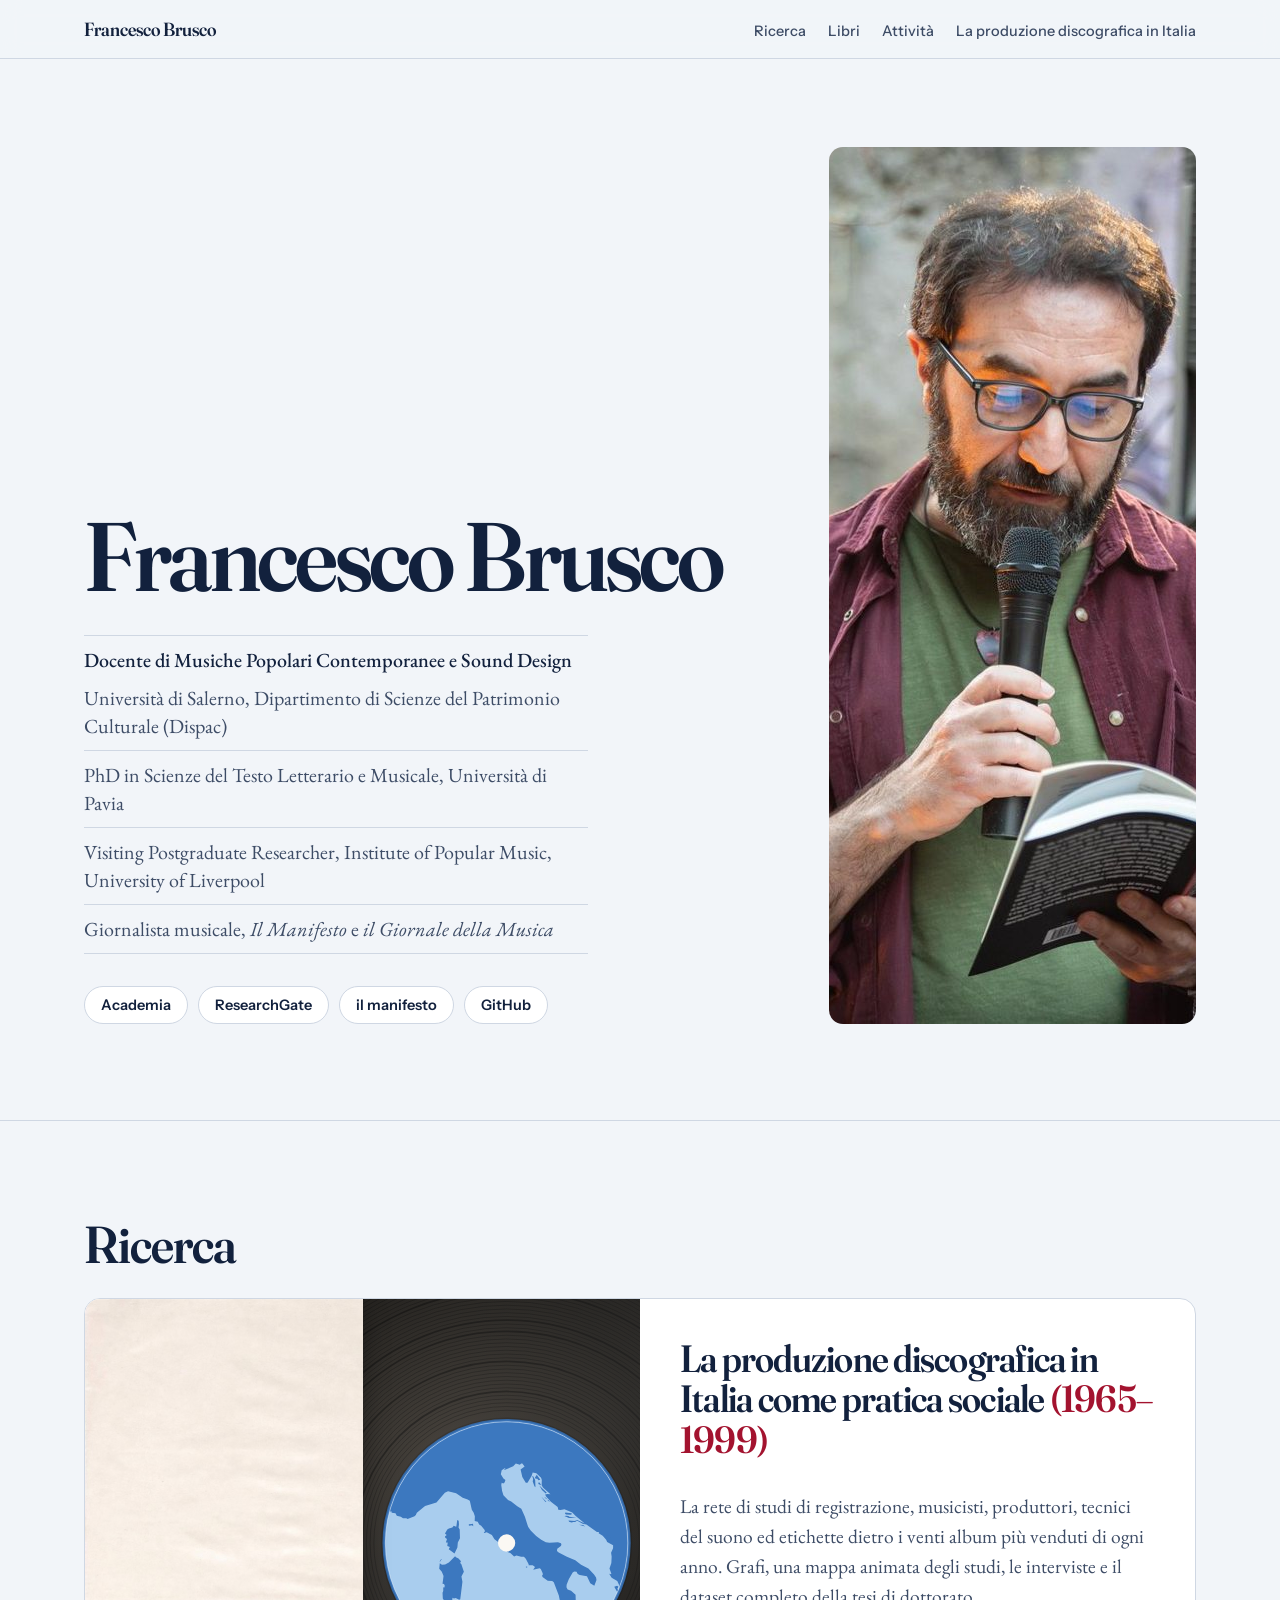
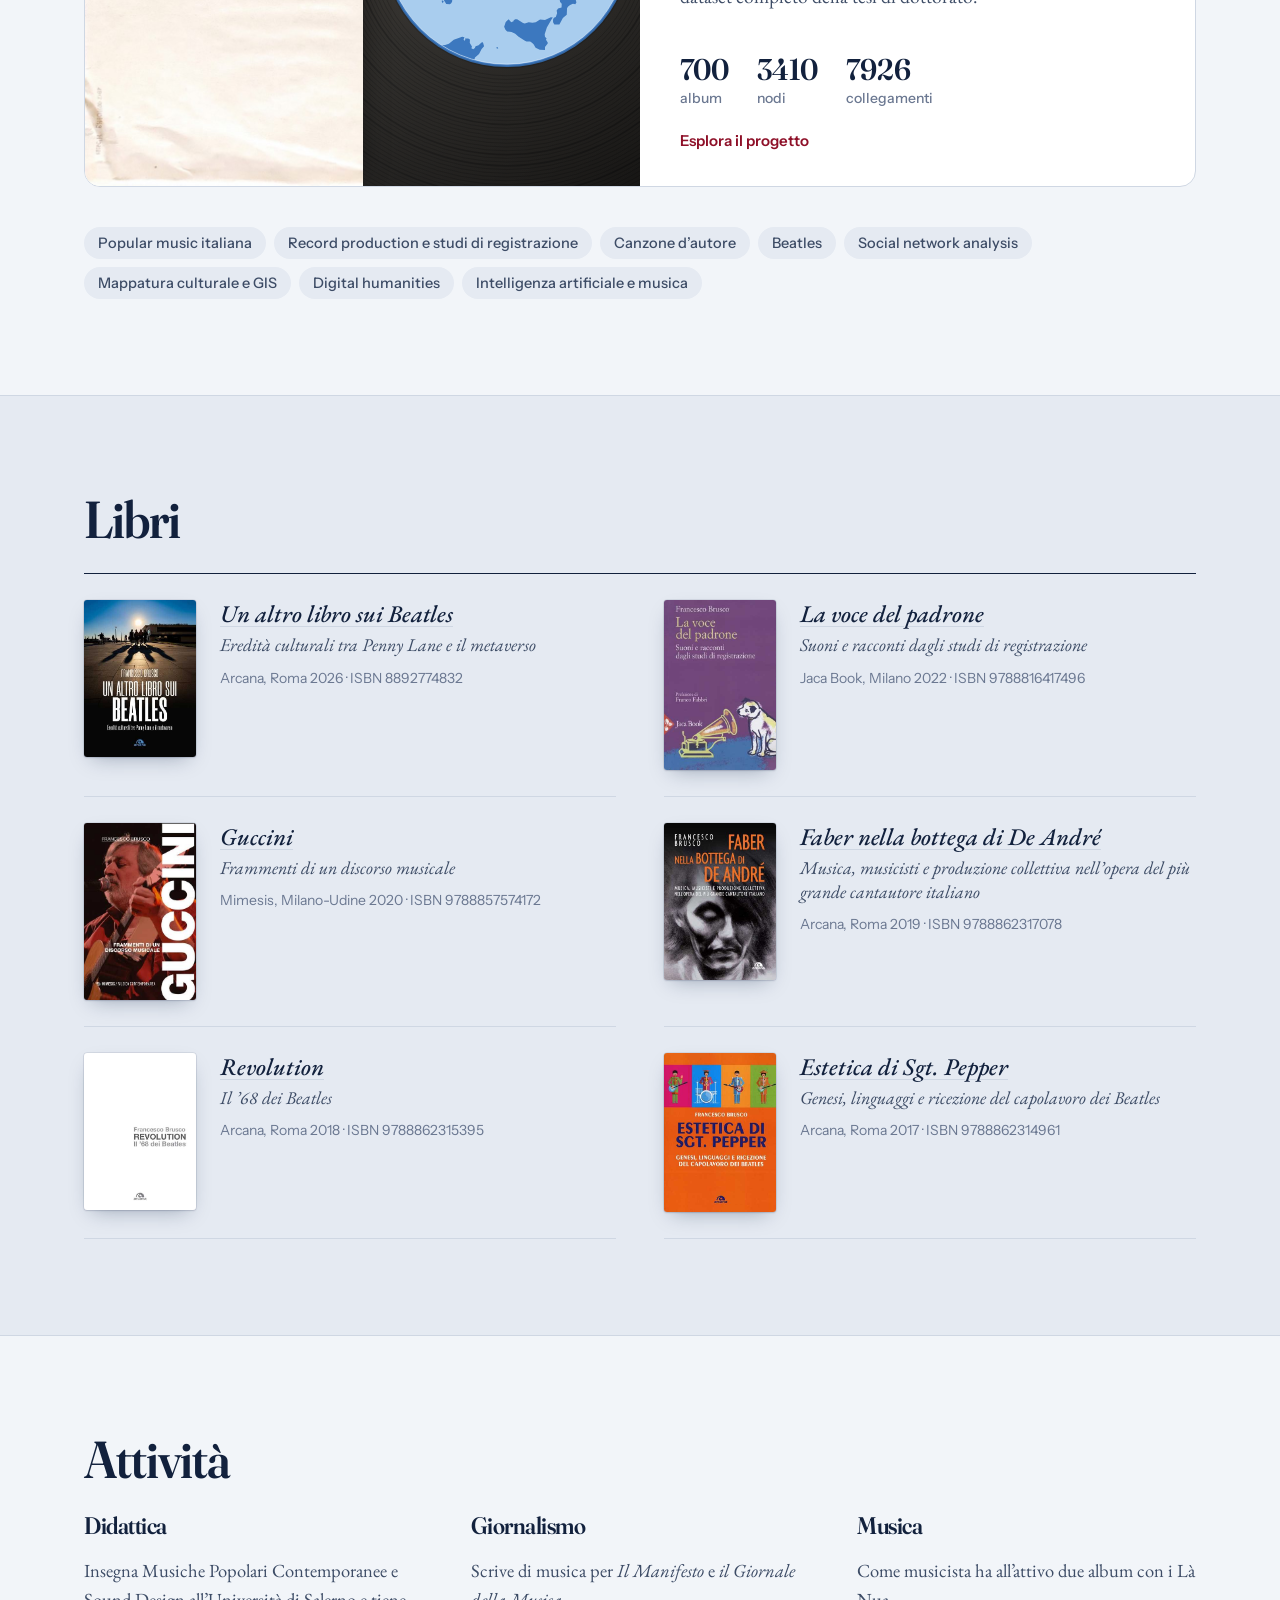
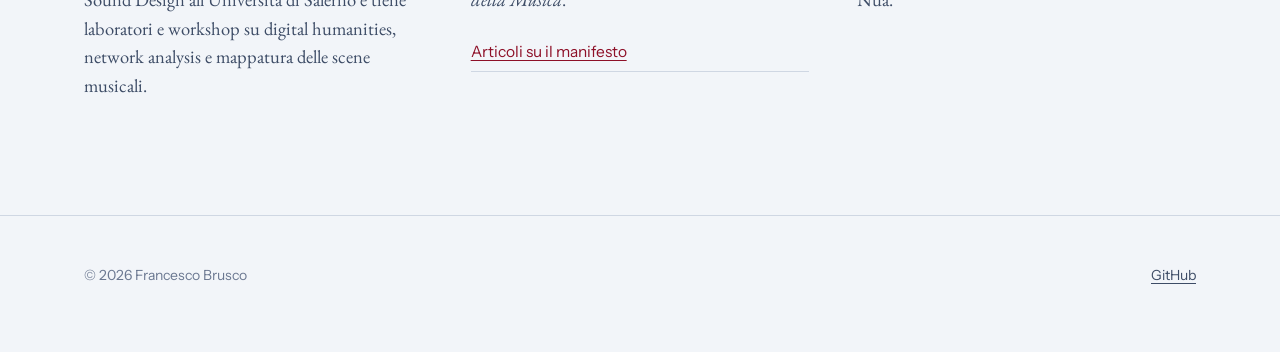
==== index.html @ 9eea68f7 "Presentazione: ruolo e università sulla stessa voce, senza separatore Co-Authored-By: Claude Opus 5." ====
<!DOCTYPE html>
<html lang="it">
<head>
<meta charset="utf-8">
<meta name="viewport" content="width=device-width, initial-scale=1">
<title>Francesco Brusco</title>
<meta name="description" content="Francesco Brusco insegna Musiche Popolari Contemporanee all’Università di Salerno. Ricerca sulla produzione discografica italiana, libri sui Beatles e sulla canzone d’autore, giornalismo musicale, musica con i Là Nua.">
<meta property="og:title" content="Francesco Brusco">
<meta property="og:description" content="Ricerca, libri, giornalismo musicale e musica.">
<meta property="og:image" content="https://francescobrusco.github.io/img/francesco-brusco.jpg">
<link rel="preconnect" href="https://fonts.googleapis.com">
<link rel="preconnect" href="https://fonts.gstatic.com" crossorigin>
<link href="https://fonts.googleapis.com/css2?family=Fraunces:ital,opsz,wght,SOFT,WONK@0,9..144,400..900,0..100,0..1;1,9..144,400..900,0..100,0..1&family=EB+Garamond:ital,wght@0,400..700;1,400..700&family=Instrument+Sans:ital,wdth,wght@0,75..100,400..700;1,75..100,400..700&display=swap" rel="stylesheet">
<style>
:root{
  --paper:#f2f5f9; --paper-2:#e5eaf2; --paper-3:#d8dfea; --surface:#fff;
  --ink:#12213d; --ink-2:#3d4c66; --ink-3:#6b7891; --rule:#cfd7e3;
  --accent:#a3132f; --accent-d:#8e1028; --accent-l:#f29aa8; --navy:#0e2a52;
  --sans:"Instrument Sans",system-ui,sans-serif; --display:"Fraunces",Georgia,serif; --serif:"EB Garamond",Garamond,Georgia,serif;
  --w:1160px; --soft:"opsz" 144,"SOFT" 30,"WONK" 0;
}
*{box-sizing:border-box}
html{scroll-behavior:smooth;scroll-padding-top:72px}
body{margin:0;background:var(--paper);color:var(--ink);font:19.5px/1.55 var(--serif);-webkit-font-smoothing:antialiased}
a{color:var(--accent-d);text-underline-offset:3px;text-decoration-thickness:1px}
a:hover{color:var(--ink)}
:focus-visible{outline:2px solid var(--accent);outline-offset:3px}
.wrap{max-width:var(--w);margin:0 auto;padding:0 24px}
h1,h2,h3{font-family:var(--display);font-variation-settings:var(--soft);font-weight:600;line-height:1.06;letter-spacing:-.02em;margin:0}
h2{font-size:clamp(32px,4.4vw,52px);margin-bottom:.5em}
h3{font-size:24px;font-weight:600;margin-bottom:.3em}
p{max-width:66ch}
.note{font:14px/1.5 var(--sans);color:var(--ink-3)}
@media (prefers-reduced-motion:reduce){*{scroll-behavior:auto!important}}

nav.top{position:sticky;top:0;z-index:100;background:rgba(242,245,249,.93);backdrop-filter:blur(10px);border-bottom:1px solid var(--rule)}
nav.top .wrap{display:flex;align-items:center;gap:28px;height:58px}
nav.top .brand{font:600 19px/1 var(--display);font-variation-settings:var(--soft);color:var(--ink);text-decoration:none;white-space:nowrap}
nav.top ul{display:flex;gap:22px;list-style:none;margin:0 0 0 auto;padding:0;overflow-x:auto;scrollbar-width:none;min-width:0}
nav.top ul a{font:500 14.5px/1 var(--sans);color:var(--ink-2);text-decoration:none;white-space:nowrap}
nav.top ul a:hover{color:var(--accent-d)}
@media(max-width:700px){nav.top .brand{display:none}nav.top ul{margin:0}}

header.intro{padding:88px 0 96px;border-bottom:1px solid var(--rule)}
.intro-grid{display:grid;grid-template-columns:1.3fr .7fr;gap:64px;align-items:end}
.intro h1{font-size:clamp(52px,7.6vw,104px);font-weight:600;letter-spacing:-.035em;line-height:.95}
.intro .lead{margin-top:32px;font:400 23px/1.45 var(--serif);color:var(--ink-2);max-width:40ch}
.cv{list-style:none;margin:32px 0 0;padding:0;max-width:56ch;border-top:1px solid var(--rule)}
.cv li{font:400 20px/1.4 var(--serif);color:var(--ink-2);padding:10px 0;border-bottom:1px solid var(--rule)}
.cv li:first-child{color:var(--ink);font-weight:500;border-bottom:0;padding-bottom:0}
.intro img{display:block;width:100%;aspect-ratio:4/5;object-fit:cover;object-position:50% 30%;border-radius:14px}
.profiles{list-style:none;margin:32px 0 0;padding:0;display:flex;flex-wrap:wrap;gap:10px}
.profiles a{display:inline-block;font:600 14.5px/1 var(--sans);color:var(--ink);background:var(--surface);border:1px solid var(--rule);border-radius:999px;padding:11px 16px;text-decoration:none}
.profiles a:hover{background:var(--ink);color:#fff;border-color:var(--ink)}
@media(max-width:820px){.intro-grid{grid-template-columns:1fr;gap:40px}.intro figure{max-width:360px;order:-1}}

section{padding:96px 0;border-bottom:1px solid var(--rule)}
section.alt{background:var(--paper-2)}

/* ricerca in evidenza */
.feature{display:grid;grid-template-columns:1fr 1fr;background:var(--surface);border:1px solid var(--rule);border-radius:16px;overflow:hidden;text-decoration:none;color:inherit;margin-top:12px}
.feature:hover{border-color:var(--ink-3)}
.feature:hover .spin{animation-play-state:running}
.feat-art{position:relative;min-height:380px;background:#fbfaf7;overflow:hidden}
.feat-art .sl{position:absolute;inset:0 50% 0 0;background:url(img/busta.jpg) left center/cover;z-index:2;box-shadow:14px 0 24px -14px rgba(0,0,0,.35)}
.feat-disc{position:absolute;width:104%;aspect-ratio:1;top:50%;left:24%;transform:translateY(-50%);z-index:1}
.feat-disc .spin{transform-origin:200px 200px;animation:spin 14s linear infinite;animation-play-state:paused}
@keyframes spin{to{transform:rotate(360deg)}}
@media (prefers-reduced-motion:reduce){.feat-disc .spin{animation:none}}
.feat-body{padding:40px 40px 36px;display:flex;flex-direction:column}
.feat-body h3{font-size:clamp(28px,3vw,38px);font-weight:600}
.feat-body h3 .yr{color:var(--accent)}
.feat-body p{color:var(--ink-2)}
.feat-stats{display:flex;gap:28px;margin:auto 0 0;padding-top:24px;font:500 14px/1.3 var(--sans);color:var(--ink-3)}
.feat-stats b{display:block;font:600 30px/1 var(--display);font-variation-settings:var(--soft);color:var(--ink);margin-bottom:4px}
.feat-go{margin-top:24px;font:600 15px var(--sans);color:var(--accent-d)}
.feature:hover .feat-go{text-decoration:underline}
@media(max-width:860px){.feature{grid-template-columns:1fr}.feat-art{min-height:300px}}
.topics{list-style:none;padding:0;margin:40px 0 0;display:flex;flex-wrap:wrap;gap:8px}
.topics li{font:500 14.5px var(--sans);color:var(--ink-2);background:var(--paper-2);border-radius:999px;padding:7px 14px}

/* libri */
.books{list-style:none;margin:12px 0 0;padding:0;display:grid;grid-template-columns:repeat(2,1fr);gap:0 48px;border-top:1.5px solid var(--ink)}
.books li{display:grid;grid-template-columns:112px 1fr;gap:24px;padding:26px 0;border-bottom:1px solid var(--rule);align-items:start}
.books .cover img{display:block;width:100%;height:auto;border-radius:3px;box-shadow:0 1px 2px rgba(15,34,68,.12),0 8px 20px -8px rgba(15,34,68,.35);outline:1px solid rgba(15,34,68,.08);transition:transform .15s}
.books .cover:hover img{transform:translateY(-2px)}
.books cite{display:block;font:italic 500 24px/1.2 var(--serif)}
.books cite a{color:var(--ink);text-decoration:underline;text-decoration-color:var(--rule);text-decoration-thickness:1px;text-underline-offset:4px}
.books cite a:hover{color:var(--accent-d);text-decoration-color:var(--accent)}
.books .subt{display:block;margin-top:4px;font:italic 400 18px/1.35 var(--serif);color:var(--ink-2)}
.books small{display:block;margin-top:10px;font:14px/1.5 var(--sans);color:var(--ink-3)}
@media(max-width:860px){.books{grid-template-columns:1fr}}
@media(max-width:480px){.books li{grid-template-columns:84px 1fr;gap:16px}}

.cols{display:grid;grid-template-columns:repeat(3,1fr);gap:48px}
.cols h3{margin-bottom:12px}
.cols p{font-size:18.5px;color:var(--ink-2)}
.cols ul{list-style:none;padding:0;margin:12px 0 0}
.cols li{font:15.5px/1.4 var(--sans);padding:8px 0;border-bottom:1px solid var(--rule)}
@media(max-width:900px){.cols{grid-template-columns:1fr;gap:40px}}

footer{padding:48px 0 64px;font:14px/1.7 var(--sans);color:var(--ink-3)}
footer .wrap{display:flex;justify-content:space-between;gap:24px;flex-wrap:wrap}
footer a{color:var(--ink-2)}
</style>
</head>
<body>

<nav class="top"><div class="wrap">
  <a class="brand" href="#">Francesco Brusco</a>
  <ul>
    <li><a href="#ricerca">Ricerca</a></li>
    <li><a href="#libri">Libri</a></li>
    <li><a href="#attivita">Attività</a></li>
    <li><a href="produzione_discografica_italiana_1965_1999/">La produzione discografica in Italia</a></li>
  </ul>
</div></nav>

<header class="intro"><div class="wrap intro-grid">
  <div>
    <h1>Francesco Brusco</h1>
    <ul class="cv">
      <li>Docente di Musiche Popolari Contemporanee e Sound Design</li>
      <li>Università di Salerno, Dipartimento di Scienze del Patrimonio Culturale (Dispac)</li>
      <li>PhD in Scienze del Testo Letterario e Musicale, Università di Pavia</li>
      <li>Visiting Postgraduate Researcher, Institute of Popular Music, University of Liverpool</li>
      <li>Giornalista musicale, <i>Il Manifesto</i> e <i>il Giornale della Musica</i></li>
    </ul>
    <ul class="profiles">
      <li><a href="https://unisa.academia.edu/FrancescoBrusco" target="_blank" rel="noopener">Academia</a></li>
      <li><a href="https://www.researchgate.net/profile/Francesco-Brusco?ev=hdr_xprf" target="_blank" rel="noopener">ResearchGate</a></li>
      <li><a href="https://ilmanifesto.it/autori/francesco-brusco" target="_blank" rel="noopener">il manifesto</a></li>
      <li><a href="https://github.com/francescobrusco" target="_blank" rel="noopener">GitHub</a></li>
    </ul>
  </div>
  <figure style="margin:0"><img src="img/francesco-brusco.jpg" alt="Francesco Brusco legge durante un incontro pubblico" width="1000" height="877"></figure>
</div></header>

<section id="ricerca"><div class="wrap">
  <h2>Ricerca</h2>
  <a class="feature" href="produzione_discografica_italiana_1965_1999/">
    <div class="feat-art" aria-hidden="true"><div class="sl"></div>
    <svg class="feat-disc" viewBox="0 0 400 400" aria-hidden="true">
    <defs>
      <radialGradient id="vin" cx="40%" cy="35%" r="75%"><stop offset="0" stop-color="#3a352f"/><stop offset=".45" stop-color="#1c1a17"/><stop offset="1" stop-color="#0c0b0a"/></radialGradient>
      <linearGradient id="shine" x1="0" y1="0" x2="1" y2="1"><stop offset="0" stop-color="#fff" stop-opacity="0"/><stop offset=".48" stop-color="#fff" stop-opacity=".09"/><stop offset=".52" stop-color="#fff" stop-opacity=".09"/><stop offset="1" stop-color="#fff" stop-opacity="0"/></linearGradient>
    </defs>
    <g class="spin">
    <circle cx="200" cy="200" r="198" fill="url(#vin)"/>
    <g fill="none" stroke="#000" stroke-opacity=".45" id="grooves"></g>
    <circle cx="200" cy="200" r="198" fill="url(#shine)"/>
    <circle cx="200" cy="200" r="86" fill="#3c78bf"/>
    <circle cx="200" cy="200" r="86" fill="none" stroke="#000" stroke-opacity=".15" stroke-width="2"/>
    <circle cx="200" cy="200" r="80" fill="none" stroke="#fff" stroke-opacity=".35" stroke-width=".6"/>
    <defs><clipPath id="lbl"><circle cx="200" cy="200" r="84"/></clipPath></defs><g clip-path="url(#lbl)"><circle cx="200" cy="200" r="86" fill="#a9cdee"/><path d="M314.4 241.9L315.3 243.7L315.3 246.7L313.9 245.1L311.6 243.5L310.3 243.1L309.4 243.6L308.7 243.1L312.8 240.8L313.3 240.8L314.4 241.9ZM100.0 230.0L101.0 230.5L102.6 230.2L103.2 230.5L103.3 231.4L101.0 235.8L99.2 237.0L98.4 236.6L98.4 228.0L100.5 227.6L100.0 230.0ZM168.6 214.5L170.4 219.9L168.7 223.2L169.4 226.8L167.9 238.9L167.1 239.3L164.7 238.2L163.5 238.5L162.5 237.9L162.2 240.7L161.6 241.8L160.7 242.5L158.2 242.3L155.8 238.4L155.6 234.4L156.1 233.3L156.1 231.0L156.3 230.6L157.0 230.9L157.1 229.3L156.6 228.5L155.6 228.2L156.3 222.9L155.1 219.9L153.3 217.8L153.7 214.0L155.2 215.0L157.4 214.9L160.0 213.5L164.3 209.2L164.9 209.9L166.7 210.7L168.4 212.6L167.8 213.8L168.6 214.5ZM167.0 187.1L166.7 189.2L167.5 190.7L167.7 196.7L166.2 199.6L165.9 203.1L163.9 207.3L159.9 204.4L160.7 202.8L158.9 202.0L159.2 199.6L157.9 199.6L158.7 197.2L157.5 196.3L157.3 195.5L158.5 194.5L157.3 193.5L158.9 190.7L160.0 189.9L162.4 189.2L163.4 188.1L165.0 188.7L165.2 188.4L165.8 184.1L166.8 184.6L167.0 187.1ZM231.5 252.4L227.9 258.6L226.4 263.2L226.6 265.0L227.8 266.3L227.2 266.8L228.5 269.0L228.5 269.6L226.6 272.1L226.6 274.2L223.0 273.9L220.1 272.6L218.7 270.1L217.6 269.1L216.3 268.3L213.8 268.3L212.7 267.8L208.1 264.8L206.0 262.9L203.4 261.6L200.4 261.3L199.2 260.2L198.3 258.1L199.4 254.8L201.4 252.9L203.2 255.0L204.8 254.3L204.8 253.7L205.9 252.8L207.3 252.8L211.4 255.5L212.6 255.8L215.3 254.9L217.9 255.3L220.2 254.9L223.2 253.1L226.6 253.4L230.7 251.4L232.1 251.7L231.5 252.4ZM218.1 283.6L217.5 283.8L216.7 283.1L217.6 282.9L218.1 283.6ZM214.2 217.0L213.4 217.0L213.4 216.2L214.4 216.5L214.2 217.0ZM194.2 273.2L193.0 272.9L193.1 272.0L193.9 272.3L194.2 273.2ZM242.9 184.4L247.5 184.8L248.5 185.5L246.3 185.4L245.0 185.8L243.3 185.3L242.9 184.4ZM248.6 182.5L243.2 182.6L240.0 181.3L241.5 181.1L242.9 181.3L243.4 181.8L248.6 182.5ZM244.3 180.5L241.2 180.3L240.5 179.8L240.7 178.8L244.8 179.3L245.4 179.9L244.3 180.5ZM176.7 186.4L176.9 188.4L176.0 187.7L173.9 188.0L173.8 187.0L176.3 186.9L176.7 186.4ZM156.4 240.3L155.8 241.7L155.1 240.7L155.2 239.6L156.4 240.3ZM154.4 212.2L154.0 212.9L153.5 212.8L154.7 211.1L155.0 211.4L154.4 212.2ZM112.1 229.3L107.6 227.6L107.5 226.2L109.6 226.0L111.4 226.6L112.3 228.2L112.1 229.3ZM220.8 286.1L220.4 286.6L219.4 286.5L218.5 285.8L218.5 284.3L219.6 284.6L220.8 286.1ZM227.8 169.2L228.0 169.7L226.7 168.8L226.1 167.9L227.8 169.2ZM223.4 156.2L222.1 156.5L221.3 155.5L220.2 155.4L219.6 154.7L220.9 152.7L223.4 156.2ZM223.6 159.3L223.9 159.9L222.0 159.1L222.1 158.0L222.8 158.1L223.6 159.3ZM227.4 165.3L227.1 165.7L224.5 163.2L222.7 160.2L227.9 165.1L227.4 165.3ZM227.4 171.2L227.5 171.6L226.8 171.4L224.0 167.7L227.4 171.2ZM229.3 170.5L230.0 171.5L228.7 170.7L228.2 169.9L229.3 170.5ZM220.0 160.7L219.9 161.3L219.3 160.6L218.1 157.3L218.4 155.6L217.8 153.8L218.3 153.5L219.8 156.3L220.0 160.7ZM253.0 187.6L254.4 188.6L250.2 187.3L253.0 187.6ZM284.8 250.1L284.9 251.7L285.7 252.0L286.6 253.5L286.3 254.5L284.7 253.8L283.8 254.0L283.1 252.2L282.0 253.0L282.6 250.7L283.8 250.8L284.3 248.8L284.8 250.1ZM287.7 258.3L288.8 259.7L287.9 259.3L287.0 260.3L284.8 257.6L285.6 256.5L286.3 257.6L287.7 258.3ZM285.6 246.9L284.2 247.2L284.6 244.7L285.6 243.5L285.6 246.9ZM286.3 250.8L285.8 251.0L284.9 248.7L285.7 249.1L286.3 250.8ZM279.1 235.1L279.3 235.9L277.1 234.7L274.6 230.4L276.6 229.6L277.5 230.3L276.7 231.8L277.3 232.5L277.8 234.6L279.1 235.1ZM310.6 281.3L310.5 281.9L309.4 281.5L309.1 280.9L309.0 279.4L309.5 278.5L311.1 280.5L310.6 281.3ZM315.3 96.1L315.3 301.1L98.4 301.1L98.4 272.8L103.9 272.7L106.7 271.2L117.0 271.2L122.7 274.8L127.3 272.6L130.9 271.7L132.8 270.6L133.6 269.1L135.3 268.5L136.3 269.7L140.0 270.9L143.3 270.2L142.9 268.4L145.3 268.9L147.2 269.8L149.1 271.5L150.4 271.8L152.7 271.0L157.4 270.7L160.0 269.8L163.4 267.0L169.2 264.9L170.8 265.4L170.2 266.8L170.7 267.8L171.4 267.2L171.2 266.1L173.4 266.2L174.6 266.8L174.5 269.3L176.0 271.7L175.6 272.9L176.9 273.6L178.0 272.7L178.5 271.5L180.6 270.8L182.6 268.9L183.6 268.7L184.4 271.6L182.7 273.4L180.9 277.0L178.1 279.4L177.5 281.5L178.7 285.6L179.8 286.9L183.1 289.2L183.5 293.5L184.3 294.8L180.9 301.1L315.3 301.1L315.3 223.5L314.5 223.3L314.1 223.9L315.3 226.3L315.3 227.6L314.2 227.2L313.5 225.8L313.3 224.0L308.9 221.4L308.5 220.1L309.2 218.6L308.0 218.8L306.1 220.0L306.3 221.8L305.5 225.4L305.7 226.5L308.3 229.9L309.2 232.3L312.5 236.2L313.5 238.8L311.7 239.8L311.3 239.4L311.7 237.6L310.0 236.6L309.2 236.9L308.3 237.6L308.8 238.9L309.7 240.8L310.7 240.7L307.9 242.7L305.5 243.2L310.3 245.0L311.5 246.0L312.7 246.1L313.9 248.0L315.3 248.4L315.3 255.0L314.5 255.6L312.1 256.1L310.4 257.3L311.6 258.4L312.1 260.9L314.2 261.5L315.2 263.5L311.7 265.0L311.1 264.6L311.1 263.5L310.2 262.9L307.7 261.4L307.1 262.0L307.5 264.2L310.7 271.8L310.5 274.8L311.7 277.6L309.9 276.5L307.7 272.8L307.0 272.7L305.9 272.9L304.6 275.9L304.6 277.6L304.0 277.2L303.4 276.7L303.4 274.0L300.3 269.4L299.0 269.9L298.3 273.5L296.7 271.7L295.0 268.6L295.0 266.9L296.2 265.4L296.1 264.2L294.9 262.1L292.4 260.2L291.9 258.7L290.3 257.6L290.4 256.7L292.1 255.1L293.1 252.7L295.8 253.0L297.6 250.9L299.0 251.0L309.2 256.1L308.9 254.8L311.3 254.5L312.0 253.6L311.6 253.0L308.3 252.2L303.9 249.3L302.8 250.4L299.1 249.7L293.9 250.9L292.4 248.6L292.1 250.2L290.8 250.6L290.1 250.0L288.8 246.2L287.5 244.5L286.5 244.0L286.4 243.1L286.5 242.3L287.7 242.1L290.1 242.8L290.5 242.4L290.1 240.9L286.5 241.2L283.2 237.7L281.5 236.6L280.3 233.5L278.3 231.2L277.9 228.9L276.7 226.4L272.8 224.1L271.1 221.3L272.4 221.7L272.6 221.3L271.3 217.6L272.6 213.8L272.8 209.4L272.4 206.8L273.8 203.7L273.8 201.6L269.7 199.3L269.0 197.7L266.6 195.0L263.8 193.2L264.0 192.3L262.6 192.4L255.3 187.2L252.7 186.7L249.3 184.8L247.0 184.1L248.9 184.0L254.2 186.5L247.9 181.3L245.5 178.8L240.1 176.6L237.4 177.1L235.8 176.9L235.4 175.0L230.7 171.4L227.4 167.7L226.7 166.4L228.4 166.0L230.4 166.2L225.2 161.5L224.3 160.0L224.4 156.3L223.9 154.7L220.6 151.6L218.1 151.1L217.3 153.6L214.5 158.2L213.3 158.2L210.9 154.3L209.7 149.0L212.5 146.9L210.9 144.9L210.1 144.9L209.2 145.8L206.4 144.9L204.6 146.8L198.9 149.3L198.2 149.2L199.3 148.1L198.9 148.1L196.6 149.5L196.0 152.4L197.8 155.3L199.2 156.3L198.6 158.1L197.7 158.7L196.6 158.3L196.3 159.8L196.9 164.0L197.8 166.9L201.0 170.2L203.2 171.2L207.4 174.6L210.2 176.2L212.7 181.8L214.9 188.8L216.7 191.4L220.5 195.1L224.0 197.8L227.2 199.5L229.7 199.8L235.6 199.4L237.7 200.1L238.0 201.2L237.6 202.0L235.1 204.0L234.9 205.5L236.1 206.6L241.8 209.5L247.6 211.9L251.6 215.1L256.7 217.7L260.6 221.8L262.0 223.9L262.3 225.6L260.8 229.6L258.0 227.9L255.7 223.1L250.7 222.2L249.3 221.4L248.5 219.9L246.9 219.7L245.8 220.5L243.1 225.1L241.6 229.0L241.5 230.6L242.3 232.2L244.7 233.1L247.8 235.9L247.9 239.3L248.4 241.3L247.6 242.4L246.0 242.1L244.0 242.9L242.5 244.1L241.9 245.3L241.7 249.7L239.0 252.0L236.6 256.4L233.1 256.4L232.2 255.0L232.2 253.0L232.8 251.8L234.1 251.2L235.0 248.6L234.7 246.8L235.7 245.4L238.1 244.7L238.2 242.1L237.1 240.9L236.2 236.3L232.7 227.2L231.6 226.3L228.5 226.1L224.9 223.6L224.6 222.6L225.2 221.7L224.8 220.4L223.7 218.1L222.9 217.5L218.4 218.5L219.7 216.7L218.1 215.5L215.3 215.5L215.3 214.7L213.3 211.0L212.0 209.5L210.1 209.5L206.8 208.7L205.2 209.3L202.6 207.0L200.3 206.1L194.4 199.4L191.6 197.4L189.8 194.5L186.2 192.5L184.6 193.0L184.2 192.6L185.0 192.1L184.8 191.0L182.4 188.1L181.0 187.1L180.0 185.2L177.9 184.8L178.0 181.4L177.2 179.1L175.9 177.0L174.5 170.8L173.0 169.8L169.6 168.7L165.0 165.6L159.4 164.1L157.2 165.2L151.4 171.9L143.5 174.4L137.8 179.0L137.1 180.6L136.2 181.5L131.4 183.3L130.5 182.9L128.2 182.9L126.7 181.8L123.9 181.1L123.0 179.4L120.4 179.1L120.2 178.0L116.5 179.0L111.4 177.5L109.6 175.9L108.1 176.3L106.7 177.8L101.2 181.6L99.0 185.5L99.4 190.2L101.7 194.5L100.2 194.9L100.0 196.3L100.9 197.4L101.1 199.4L98.4 201.9L98.4 96.1Z" fill="#3c78bf" fill-rule="evenodd"/><path d="M139.4 135.5L139.1 136.1L137.2 135.9L133.7 136.5L131.6 138.7L131.8 137.3L133.8 135.1L136.4 134.1L139.4 135.5ZM252.7 130.7L251.6 131.3L249.5 131.4L249.4 130.8L253.6 129.5L258.0 126.6L258.9 127.2L258.6 127.9L252.7 130.7ZM169.6 119.9L166.7 120.1L164.6 118.9L163.1 116.4L169.6 119.9ZM270.8 194.8L271.6 194.5L272.7 197.5L270.0 196.3L268.8 194.6L270.8 194.8ZM163.3 117.8L160.7 118.0L161.7 117.4L161.9 116.7L163.3 117.8Z" fill="#3c78bf"/></g>
    <circle cx="200" cy="200" r="84" fill="none" stroke="#fff" stroke-opacity=".5" stroke-width=".6"/>
    <circle cx="200" cy="200" r="6" fill="#fbf8f3"/>
    </g>
  </svg>
    </div>
    <div class="feat-body">
      <h3>La produzione discografica in Italia come pratica sociale <span class="yr">(1965–1999)</span></h3>
      <p>La rete di studi di registrazione, musicisti, produttori, tecnici del suono ed etichette dietro i venti album più venduti di ogni anno. Grafi, una mappa animata degli studi, le interviste e il dataset completo della tesi di dottorato.</p>
      <div class="feat-stats"><span><b>700</b>album</span><span><b>3410</b>nodi</span><span><b>7926</b>collegamenti</span></div>
      <span class="feat-go">Esplora il progetto</span>
    </div>
  </a>
  <ul class="topics" aria-label="Temi di ricerca">
    <li>Popular music italiana</li><li>Record production e studi di registrazione</li><li>Canzone d’autore</li><li>Beatles</li><li>Social network analysis</li><li>Mappatura culturale e GIS</li><li>Digital humanities</li><li>Intelligenza artificiale e musica</li>
  </ul>
</div></section>

<section id="libri" class="alt"><div class="wrap">
  <h2>Libri</h2>
  <ul class="books">
    <li><a class="cover" href="https://www.lafeltrinelli.it/altro-libro-sui-beatles-eredita-libro-francesco-brusco/e/9788892774834" target="_blank" rel="noopener" tabindex="-1" aria-hidden="true"><img src="img/libri/9788892774834.jpg" alt="" loading="lazy" width="383" height="536"></a>
      <div><cite><a title="Scheda su laFeltrinelli" href="https://www.lafeltrinelli.it/altro-libro-sui-beatles-eredita-libro-francesco-brusco/e/9788892774834" target="_blank" rel="noopener">Un altro libro sui Beatles</a></cite><span class="subt">Eredità culturali tra Penny Lane e il metaverso</span><small>Arcana, Roma 2026 · ISBN 8892774832</small></div></li>
    <li><a class="cover" href="https://www.lafeltrinelli.it/voce-del-padrone-suoni-racconti-libro-francesco-brusco/e/9788816417496" target="_blank" rel="noopener" tabindex="-1" aria-hidden="true"><img src="img/libri/9788816417496.jpg" alt="" loading="lazy" width="383" height="536"></a>
      <div><cite><a title="Scheda su laFeltrinelli" href="https://www.lafeltrinelli.it/voce-del-padrone-suoni-racconti-libro-francesco-brusco/e/9788816417496" target="_blank" rel="noopener">La voce del padrone</a></cite><span class="subt">Suoni e racconti dagli studi di registrazione</span><small>Jaca Book, Milano 2022 · ISBN 9788816417496</small></div></li>
    <li><a class="cover" href="https://www.lafeltrinelli.it/guccini-frammenti-di-discorso-musicale-ebook-francesco-brusco/e/9788857574172" target="_blank" rel="noopener" tabindex="-1" aria-hidden="true"><img src="img/libri/9788857574172.jpg" alt="" loading="lazy" width="383" height="536"></a>
      <div><cite><a title="Scheda su laFeltrinelli" href="https://www.lafeltrinelli.it/guccini-frammenti-di-discorso-musicale-ebook-francesco-brusco/e/9788857574172" target="_blank" rel="noopener">Guccini</a></cite><span class="subt">Frammenti di un discorso musicale</span><small>Mimesis, Milano-Udine 2020 · ISBN 9788857574172</small></div></li>
    <li><a class="cover" href="https://www.lafeltrinelli.it/faber-nella-bottega-di-de-ebook-francesco-brusco/e/9788862317078" target="_blank" rel="noopener" tabindex="-1" aria-hidden="true"><img src="img/libri/9788862317078.jpg" alt="" loading="lazy" width="383" height="536"></a>
      <div><cite><a title="Scheda su laFeltrinelli" href="https://www.lafeltrinelli.it/faber-nella-bottega-di-de-ebook-francesco-brusco/e/9788862317078" target="_blank" rel="noopener">Faber nella bottega di De André</a></cite><span class="subt">Musica, musicisti e produzione collettiva nell’opera del più grande cantautore italiano</span><small>Arcana, Roma 2019 · ISBN 9788862317078</small></div></li>
    <li><a class="cover" href="https://www.lafeltrinelli.it/revolution-68-dei-beatles-libro-francesco-brusco/e/9788862315395" target="_blank" rel="noopener" tabindex="-1" aria-hidden="true"><img src="img/libri/9788862315395.jpg" alt="" loading="lazy" width="383" height="536"></a>
      <div><cite><a title="Scheda su laFeltrinelli" href="https://www.lafeltrinelli.it/revolution-68-dei-beatles-libro-francesco-brusco/e/9788862315395" target="_blank" rel="noopener">Revolution</a></cite><span class="subt">Il ’68 dei Beatles</span><small>Arcana, Roma 2018 · ISBN 9788862315395</small></div></li>
    <li><a class="cover" href="https://www.lafeltrinelli.it/estetica-di-sgt-pepper-genesi-libro-francesco-brusco/e/9788862314961" target="_blank" rel="noopener" tabindex="-1" aria-hidden="true"><img src="img/libri/9788862314961.jpg" alt="" loading="lazy" width="383" height="536"></a>
      <div><cite><a title="Scheda su laFeltrinelli" href="https://www.lafeltrinelli.it/estetica-di-sgt-pepper-genesi-libro-francesco-brusco/e/9788862314961" target="_blank" rel="noopener">Estetica di Sgt. Pepper</a></cite><span class="subt">Genesi, linguaggi e ricezione del capolavoro dei Beatles</span><small>Arcana, Roma 2017 · ISBN 9788862314961</small></div></li>
  </ul>
</div></section>

<section id="attivita"><div class="wrap">
  <h2>Attività</h2>
  <div class="cols">
    <div>
      <h3>Didattica</h3>
      <p>Insegna Musiche Popolari Contemporanee e Sound Design all’Università di Salerno e tiene laboratori e workshop su digital humanities, network analysis e mappatura delle scene musicali.</p>
    </div>
    <div>
      <h3>Giornalismo</h3>
      <p>Scrive di musica per <i>Il Manifesto</i> e <i>il Giornale della Musica</i>.</p>
      <ul><li><a href="https://ilmanifesto.it/autori/francesco-brusco" target="_blank" rel="noopener">Articoli su il manifesto</a></li></ul>
    </div>
    <div>
      <h3>Musica</h3>
      <p>Come musicista ha all’attivo due album con i Là Nua.</p>
    </div>
  </div>
</div></section>

<footer><div class="wrap">
  <span>© 2026 Francesco Brusco</span>
  <span><a href="https://github.com/francescobrusco">GitHub</a></span>
</div></footer>

<script>
(function(){var g=document.getElementById('grooves');if(!g)return;for(var r=92;r<196;r+=2.6){var c=document.createElementNS('http://www.w3.org/2000/svg','circle');c.setAttribute('cx',200);c.setAttribute('cy',200);c.setAttribute('r',r.toFixed(1));c.setAttribute('stroke-width',(Math.round(r)%7===0)?1.2:.45);g.appendChild(c)}})();
</script>
</body>
</html>
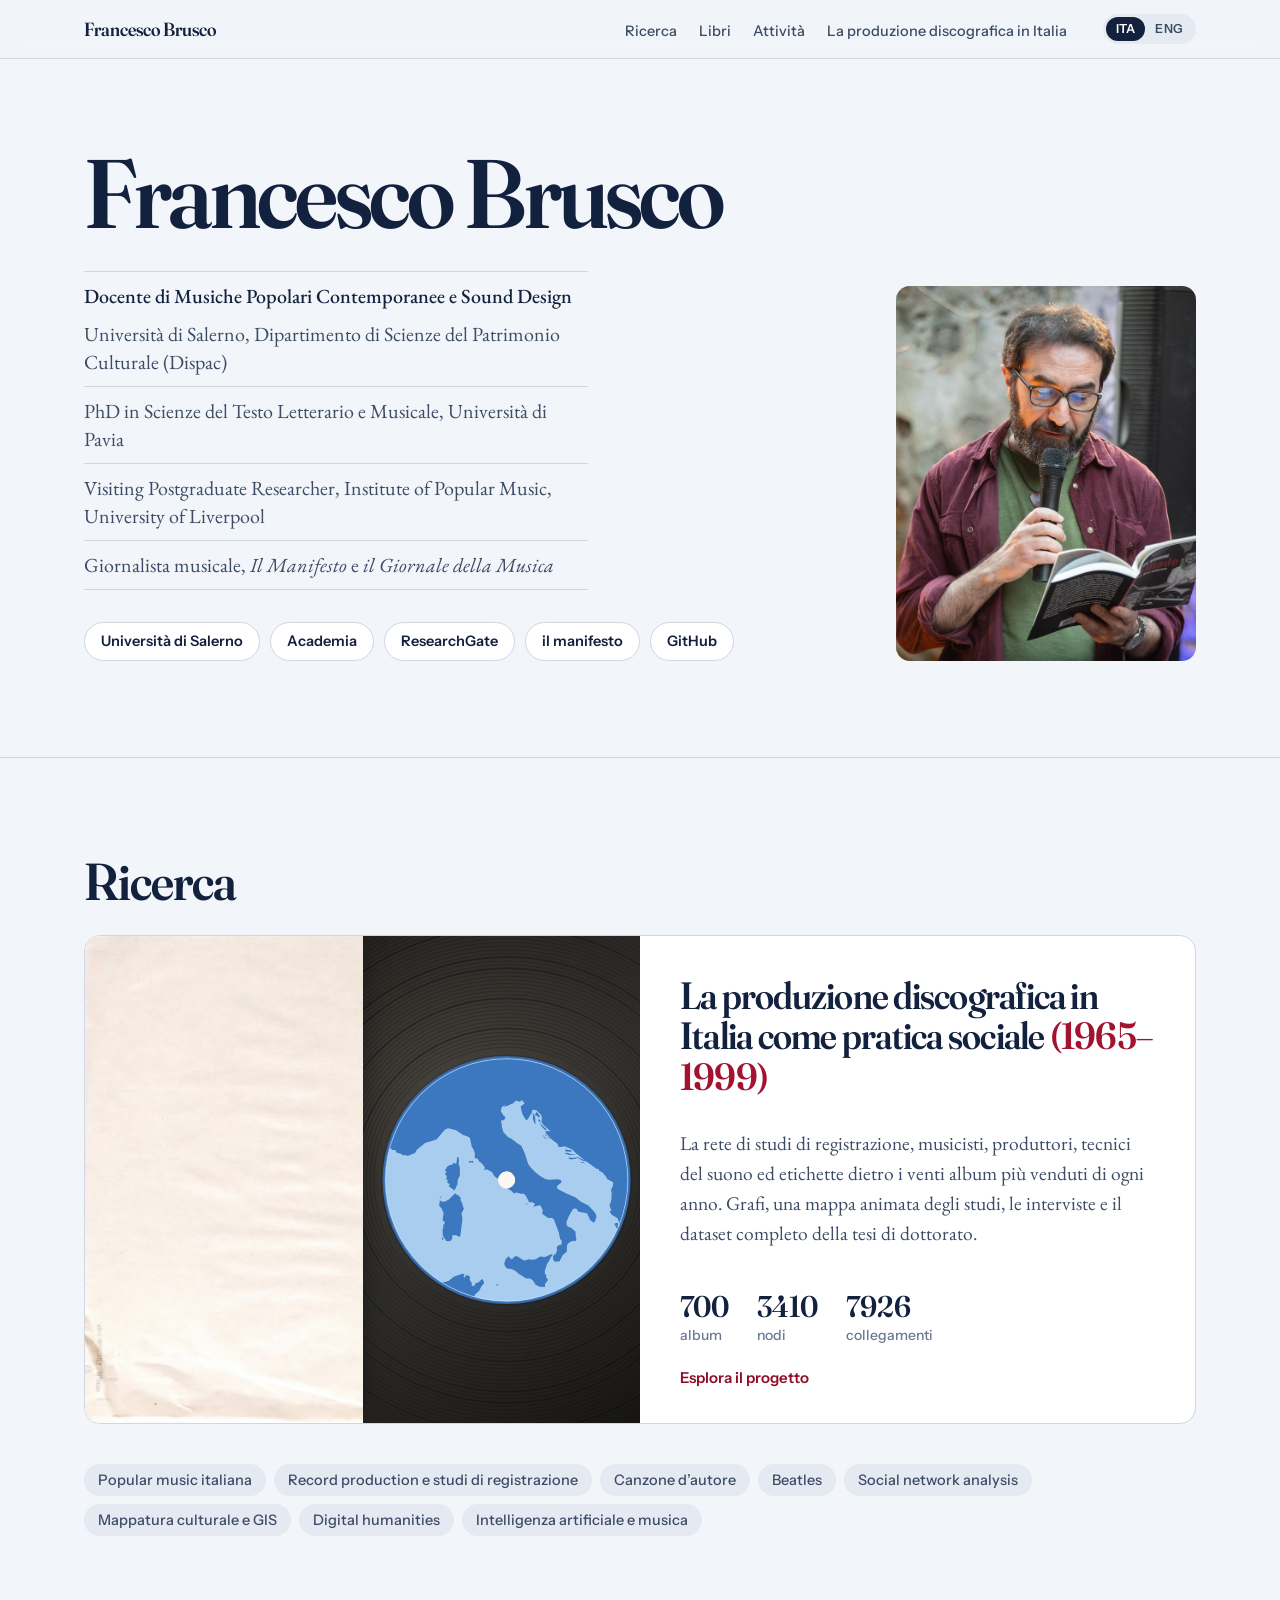
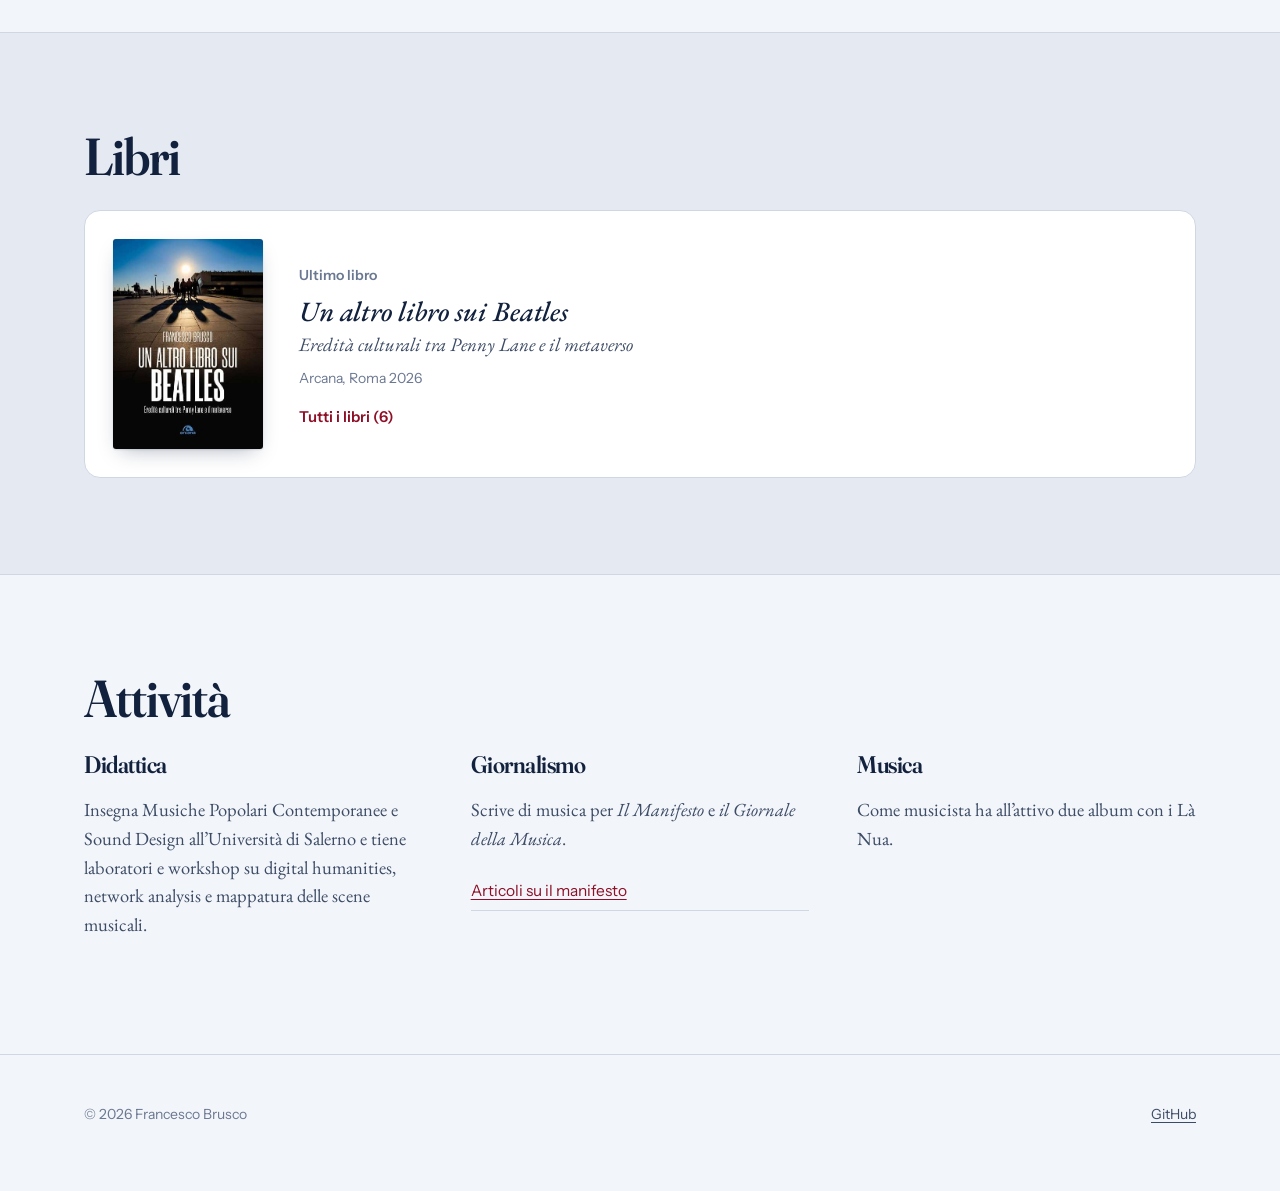
==== commit a3b33ba4: "Sottopagina Libri, versione inglese, link al profilo Unisa, foto più piccola - Libri in /libri/ (e /" ====
--- a/index.html
+++ b/index.html
@@ -4,116 +4,26 @@
 <meta charset="utf-8">
 <meta name="viewport" content="width=device-width, initial-scale=1">
 <title>Francesco Brusco</title>
-<meta name="description" content="Francesco Brusco insegna Musiche Popolari Contemporanee all’Università di Salerno. Ricerca sulla produzione discografica italiana, libri sui Beatles e sulla canzone d’autore, giornalismo musicale, musica con i Là Nua.">
+<meta name="description" content="Francesco Brusco insegna Musiche Popolari Contemporanee e Sound Design all’Università di Salerno. Ricerca, libri, giornalismo musicale e musica.">
 <meta property="og:title" content="Francesco Brusco">
-<meta property="og:description" content="Ricerca, libri, giornalismo musicale e musica.">
 <meta property="og:image" content="https://francescobrusco.github.io/img/francesco-brusco.jpg">
+<link rel="alternate" hreflang="it" href="https://francescobrusco.github.io/">
+<link rel="alternate" hreflang="en" href="https://francescobrusco.github.io/en/">
 <link rel="preconnect" href="https://fonts.googleapis.com">
 <link rel="preconnect" href="https://fonts.gstatic.com" crossorigin>
 <link href="https://fonts.googleapis.com/css2?family=Fraunces:ital,opsz,wght,SOFT,WONK@0,9..144,400..900,0..100,0..1;1,9..144,400..900,0..100,0..1&family=EB+Garamond:ital,wght@0,400..700;1,400..700&family=Instrument+Sans:ital,wdth,wght@0,75..100,400..700;1,75..100,400..700&display=swap" rel="stylesheet">
-<style>
-:root{
-  --paper:#f2f5f9; --paper-2:#e5eaf2; --paper-3:#d8dfea; --surface:#fff;
-  --ink:#12213d; --ink-2:#3d4c66; --ink-3:#6b7891; --rule:#cfd7e3;
-  --accent:#a3132f; --accent-d:#8e1028; --accent-l:#f29aa8; --navy:#0e2a52;
-  --sans:"Instrument Sans",system-ui,sans-serif; --display:"Fraunces",Georgia,serif; --serif:"EB Garamond",Garamond,Georgia,serif;
-  --w:1160px; --soft:"opsz" 144,"SOFT" 30,"WONK" 0;
-}
-*{box-sizing:border-box}
-html{scroll-behavior:smooth;scroll-padding-top:72px}
-body{margin:0;background:var(--paper);color:var(--ink);font:19.5px/1.55 var(--serif);-webkit-font-smoothing:antialiased}
-a{color:var(--accent-d);text-underline-offset:3px;text-decoration-thickness:1px}
-a:hover{color:var(--ink)}
-:focus-visible{outline:2px solid var(--accent);outline-offset:3px}
-.wrap{max-width:var(--w);margin:0 auto;padding:0 24px}
-h1,h2,h3{font-family:var(--display);font-variation-settings:var(--soft);font-weight:600;line-height:1.06;letter-spacing:-.02em;margin:0}
-h2{font-size:clamp(32px,4.4vw,52px);margin-bottom:.5em}
-h3{font-size:24px;font-weight:600;margin-bottom:.3em}
-p{max-width:66ch}
-.note{font:14px/1.5 var(--sans);color:var(--ink-3)}
-@media (prefers-reduced-motion:reduce){*{scroll-behavior:auto!important}}
-
-nav.top{position:sticky;top:0;z-index:100;background:rgba(242,245,249,.93);backdrop-filter:blur(10px);border-bottom:1px solid var(--rule)}
-nav.top .wrap{display:flex;align-items:center;gap:28px;height:58px}
-nav.top .brand{font:600 19px/1 var(--display);font-variation-settings:var(--soft);color:var(--ink);text-decoration:none;white-space:nowrap}
-nav.top ul{display:flex;gap:22px;list-style:none;margin:0 0 0 auto;padding:0;overflow-x:auto;scrollbar-width:none;min-width:0}
-nav.top ul a{font:500 14.5px/1 var(--sans);color:var(--ink-2);text-decoration:none;white-space:nowrap}
-nav.top ul a:hover{color:var(--accent-d)}
-@media(max-width:700px){nav.top .brand{display:none}nav.top ul{margin:0}}
-
-header.intro{padding:88px 0 96px;border-bottom:1px solid var(--rule)}
-.intro-grid{display:grid;grid-template-columns:1.3fr .7fr;gap:64px;align-items:end}
-.intro h1{font-size:clamp(52px,7.6vw,104px);font-weight:600;letter-spacing:-.035em;line-height:.95}
-.intro .lead{margin-top:32px;font:400 23px/1.45 var(--serif);color:var(--ink-2);max-width:40ch}
-.cv{list-style:none;margin:32px 0 0;padding:0;max-width:56ch;border-top:1px solid var(--rule)}
-.cv li{font:400 20px/1.4 var(--serif);color:var(--ink-2);padding:10px 0;border-bottom:1px solid var(--rule)}
-.cv li:first-child{color:var(--ink);font-weight:500;border-bottom:0;padding-bottom:0}
-.intro img{display:block;width:100%;aspect-ratio:4/5;object-fit:cover;object-position:50% 30%;border-radius:14px}
-.profiles{list-style:none;margin:32px 0 0;padding:0;display:flex;flex-wrap:wrap;gap:10px}
-.profiles a{display:inline-block;font:600 14.5px/1 var(--sans);color:var(--ink);background:var(--surface);border:1px solid var(--rule);border-radius:999px;padding:11px 16px;text-decoration:none}
-.profiles a:hover{background:var(--ink);color:#fff;border-color:var(--ink)}
-@media(max-width:820px){.intro-grid{grid-template-columns:1fr;gap:40px}.intro figure{max-width:360px;order:-1}}
-
-section{padding:96px 0;border-bottom:1px solid var(--rule)}
-section.alt{background:var(--paper-2)}
-
-/* ricerca in evidenza */
-.feature{display:grid;grid-template-columns:1fr 1fr;background:var(--surface);border:1px solid var(--rule);border-radius:16px;overflow:hidden;text-decoration:none;color:inherit;margin-top:12px}
-.feature:hover{border-color:var(--ink-3)}
-.feature:hover .spin{animation-play-state:running}
-.feat-art{position:relative;min-height:380px;background:#fbfaf7;overflow:hidden}
-.feat-art .sl{position:absolute;inset:0 50% 0 0;background:url(img/busta.jpg) left center/cover;z-index:2;box-shadow:14px 0 24px -14px rgba(0,0,0,.35)}
-.feat-disc{position:absolute;width:104%;aspect-ratio:1;top:50%;left:24%;transform:translateY(-50%);z-index:1}
-.feat-disc .spin{transform-origin:200px 200px;animation:spin 14s linear infinite;animation-play-state:paused}
-@keyframes spin{to{transform:rotate(360deg)}}
-@media (prefers-reduced-motion:reduce){.feat-disc .spin{animation:none}}
-.feat-body{padding:40px 40px 36px;display:flex;flex-direction:column}
-.feat-body h3{font-size:clamp(28px,3vw,38px);font-weight:600}
-.feat-body h3 .yr{color:var(--accent)}
-.feat-body p{color:var(--ink-2)}
-.feat-stats{display:flex;gap:28px;margin:auto 0 0;padding-top:24px;font:500 14px/1.3 var(--sans);color:var(--ink-3)}
-.feat-stats b{display:block;font:600 30px/1 var(--display);font-variation-settings:var(--soft);color:var(--ink);margin-bottom:4px}
-.feat-go{margin-top:24px;font:600 15px var(--sans);color:var(--accent-d)}
-.feature:hover .feat-go{text-decoration:underline}
-@media(max-width:860px){.feature{grid-template-columns:1fr}.feat-art{min-height:300px}}
-.topics{list-style:none;padding:0;margin:40px 0 0;display:flex;flex-wrap:wrap;gap:8px}
-.topics li{font:500 14.5px var(--sans);color:var(--ink-2);background:var(--paper-2);border-radius:999px;padding:7px 14px}
-
-/* libri */
-.books{list-style:none;margin:12px 0 0;padding:0;display:grid;grid-template-columns:repeat(2,1fr);gap:0 48px;border-top:1.5px solid var(--ink)}
-.books li{display:grid;grid-template-columns:112px 1fr;gap:24px;padding:26px 0;border-bottom:1px solid var(--rule);align-items:start}
-.books .cover img{display:block;width:100%;height:auto;border-radius:3px;box-shadow:0 1px 2px rgba(15,34,68,.12),0 8px 20px -8px rgba(15,34,68,.35);outline:1px solid rgba(15,34,68,.08);transition:transform .15s}
-.books .cover:hover img{transform:translateY(-2px)}
-.books cite{display:block;font:italic 500 24px/1.2 var(--serif)}
-.books cite a{color:var(--ink);text-decoration:underline;text-decoration-color:var(--rule);text-decoration-thickness:1px;text-underline-offset:4px}
-.books cite a:hover{color:var(--accent-d);text-decoration-color:var(--accent)}
-.books .subt{display:block;margin-top:4px;font:italic 400 18px/1.35 var(--serif);color:var(--ink-2)}
-.books small{display:block;margin-top:10px;font:14px/1.5 var(--sans);color:var(--ink-3)}
-@media(max-width:860px){.books{grid-template-columns:1fr}}
-@media(max-width:480px){.books li{grid-template-columns:84px 1fr;gap:16px}}
-
-.cols{display:grid;grid-template-columns:repeat(3,1fr);gap:48px}
-.cols h3{margin-bottom:12px}
-.cols p{font-size:18.5px;color:var(--ink-2)}
-.cols ul{list-style:none;padding:0;margin:12px 0 0}
-.cols li{font:15.5px/1.4 var(--sans);padding:8px 0;border-bottom:1px solid var(--rule)}
-@media(max-width:900px){.cols{grid-template-columns:1fr;gap:40px}}
-
-footer{padding:48px 0 64px;font:14px/1.7 var(--sans);color:var(--ink-3)}
-footer .wrap{display:flex;justify-content:space-between;gap:24px;flex-wrap:wrap}
-footer a{color:var(--ink-2)}
-</style>
+<link rel="stylesheet" href="/assets/style.css">
 </head>
 <body>
-
 <nav class="top"><div class="wrap">
-  <a class="brand" href="#">Francesco Brusco</a>
+  <a class="brand" href="/">Francesco Brusco</a>
   <ul>
     <li><a href="#ricerca">Ricerca</a></li>
-    <li><a href="#libri">Libri</a></li>
+    <li><a href="/libri/">Libri</a></li>
     <li><a href="#attivita">Attività</a></li>
-    <li><a href="produzione_discografica_italiana_1965_1999/">La produzione discografica in Italia</a></li>
+    <li><a href="https://francescobrusco.github.io/produzione_discografica_italiana_1965_1999/">La produzione discografica in Italia</a></li>
   </ul>
+  <div class="lang"><span aria-current="true" title="Italiano">ITA</span><a href="/en/" hreflang="en" lang="en" title="English">ENG</a></div>
 </div></nav>
 
 <header class="intro"><div class="wrap intro-grid">
@@ -127,18 +37,19 @@
       <li>Giornalista musicale, <i>Il Manifesto</i> e <i>il Giornale della Musica</i></li>
     </ul>
     <ul class="profiles">
+      <li><a href="https://docenti.unisa.it/023922/home" target="_blank" rel="noopener">Università di Salerno</a></li>
       <li><a href="https://unisa.academia.edu/FrancescoBrusco" target="_blank" rel="noopener">Academia</a></li>
       <li><a href="https://www.researchgate.net/profile/Francesco-Brusco?ev=hdr_xprf" target="_blank" rel="noopener">ResearchGate</a></li>
       <li><a href="https://ilmanifesto.it/autori/francesco-brusco" target="_blank" rel="noopener">il manifesto</a></li>
       <li><a href="https://github.com/francescobrusco" target="_blank" rel="noopener">GitHub</a></li>
     </ul>
   </div>
-  <figure style="margin:0"><img src="img/francesco-brusco.jpg" alt="Francesco Brusco legge durante un incontro pubblico" width="1000" height="877"></figure>
+  <figure style="margin:0"><img src="/img/francesco-brusco.jpg" alt="Francesco Brusco legge durante un incontro pubblico" width="1000" height="877"></figure>
 </div></header>
 
 <section id="ricerca"><div class="wrap">
   <h2>Ricerca</h2>
-  <a class="feature" href="produzione_discografica_italiana_1965_1999/">
+  <a class="feature" href="https://francescobrusco.github.io/produzione_discografica_italiana_1965_1999/">
     <div class="feat-art" aria-hidden="true"><div class="sl"></div>
     <svg class="feat-disc" viewBox="0 0 400 400" aria-hidden="true">
     <defs>
@@ -172,20 +83,15 @@
 
 <section id="libri" class="alt"><div class="wrap">
   <h2>Libri</h2>
-  <ul class="books">
-    <li><a class="cover" href="https://www.lafeltrinelli.it/altro-libro-sui-beatles-eredita-libro-francesco-brusco/e/9788892774834" target="_blank" rel="noopener" tabindex="-1" aria-hidden="true"><img src="img/libri/9788892774834.jpg" alt="" loading="lazy" width="383" height="536"></a>
-      <div><cite><a title="Scheda su laFeltrinelli" href="https://www.lafeltrinelli.it/altro-libro-sui-beatles-eredita-libro-francesco-brusco/e/9788892774834" target="_blank" rel="noopener">Un altro libro sui Beatles</a></cite><span class="subt">Eredità culturali tra Penny Lane e il metaverso</span><small>Arcana, Roma 2026 · ISBN 8892774832</small></div></li>
-    <li><a class="cover" href="https://www.lafeltrinelli.it/voce-del-padrone-suoni-racconti-libro-francesco-brusco/e/9788816417496" target="_blank" rel="noopener" tabindex="-1" aria-hidden="true"><img src="img/libri/9788816417496.jpg" alt="" loading="lazy" width="383" height="536"></a>
-      <div><cite><a title="Scheda su laFeltrinelli" href="https://www.lafeltrinelli.it/voce-del-padrone-suoni-racconti-libro-francesco-brusco/e/9788816417496" target="_blank" rel="noopener">La voce del padrone</a></cite><span class="subt">Suoni e racconti dagli studi di registrazione</span><small>Jaca Book, Milano 2022 · ISBN 9788816417496</small></div></li>
-    <li><a class="cover" href="https://www.lafeltrinelli.it/guccini-frammenti-di-discorso-musicale-ebook-francesco-brusco/e/9788857574172" target="_blank" rel="noopener" tabindex="-1" aria-hidden="true"><img src="img/libri/9788857574172.jpg" alt="" loading="lazy" width="383" height="536"></a>
-      <div><cite><a title="Scheda su laFeltrinelli" href="https://www.lafeltrinelli.it/guccini-frammenti-di-discorso-musicale-ebook-francesco-brusco/e/9788857574172" target="_blank" rel="noopener">Guccini</a></cite><span class="subt">Frammenti di un discorso musicale</span><small>Mimesis, Milano-Udine 2020 · ISBN 9788857574172</small></div></li>
-    <li><a class="cover" href="https://www.lafeltrinelli.it/faber-nella-bottega-di-de-ebook-francesco-brusco/e/9788862317078" target="_blank" rel="noopener" tabindex="-1" aria-hidden="true"><img src="img/libri/9788862317078.jpg" alt="" loading="lazy" width="383" height="536"></a>
-      <div><cite><a title="Scheda su laFeltrinelli" href="https://www.lafeltrinelli.it/faber-nella-bottega-di-de-ebook-francesco-brusco/e/9788862317078" target="_blank" rel="noopener">Faber nella bottega di De André</a></cite><span class="subt">Musica, musicisti e produzione collettiva nell’opera del più grande cantautore italiano</span><small>Arcana, Roma 2019 · ISBN 9788862317078</small></div></li>
-    <li><a class="cover" href="https://www.lafeltrinelli.it/revolution-68-dei-beatles-libro-francesco-brusco/e/9788862315395" target="_blank" rel="noopener" tabindex="-1" aria-hidden="true"><img src="img/libri/9788862315395.jpg" alt="" loading="lazy" width="383" height="536"></a>
-      <div><cite><a title="Scheda su laFeltrinelli" href="https://www.lafeltrinelli.it/revolution-68-dei-beatles-libro-francesco-brusco/e/9788862315395" target="_blank" rel="noopener">Revolution</a></cite><span class="subt">Il ’68 dei Beatles</span><small>Arcana, Roma 2018 · ISBN 9788862315395</small></div></li>
-    <li><a class="cover" href="https://www.lafeltrinelli.it/estetica-di-sgt-pepper-genesi-libro-francesco-brusco/e/9788862314961" target="_blank" rel="noopener" tabindex="-1" aria-hidden="true"><img src="img/libri/9788862314961.jpg" alt="" loading="lazy" width="383" height="536"></a>
-      <div><cite><a title="Scheda su laFeltrinelli" href="https://www.lafeltrinelli.it/estetica-di-sgt-pepper-genesi-libro-francesco-brusco/e/9788862314961" target="_blank" rel="noopener">Estetica di Sgt. Pepper</a></cite><span class="subt">Genesi, linguaggi e ricezione del capolavoro dei Beatles</span><small>Arcana, Roma 2017 · ISBN 9788862314961</small></div></li>
-  </ul>
+  <a class="book-teaser" href="/libri/">
+    <img src="/img/libri/9788892774834.jpg" alt="Copertina di Un altro libro sui Beatles" width="383" height="536">
+    <div>
+      <span class="lbl">Ultimo libro</span>
+      <cite>Un altro libro sui Beatles</cite><span class="subt">Eredità culturali tra Penny Lane e il metaverso</span>
+      <small>Arcana, Roma 2026</small>
+      <span class="go">Tutti i libri (6)</span>
+    </div>
+  </a>
 </div></section>
 
 <section id="attivita"><div class="wrap">
@@ -197,8 +103,7 @@
     </div>
     <div>
       <h3>Giornalismo</h3>
-      <p>Scrive di musica per <i>Il Manifesto</i> e <i>il Giornale della Musica</i>.</p>
-      <ul><li><a href="https://ilmanifesto.it/autori/francesco-brusco" target="_blank" rel="noopener">Articoli su il manifesto</a></li></ul>
+      <p>Scrive di musica per <i>Il Manifesto</i> e <i>il Giornale della Musica</i>.</p><ul><li><a href="https://ilmanifesto.it/autori/francesco-brusco" target="_blank" rel="noopener">Articoli su il manifesto</a></li></ul>
     </div>
     <div>
       <h3>Musica</h3>
@@ -211,7 +116,6 @@
   <span>© 2026 Francesco Brusco</span>
   <span><a href="https://github.com/francescobrusco">GitHub</a></span>
 </div></footer>
-
 <script>
 (function(){var g=document.getElementById('grooves');if(!g)return;for(var r=92;r<196;r+=2.6){var c=document.createElementNS('http://www.w3.org/2000/svg','circle');c.setAttribute('cx',200);c.setAttribute('cy',200);c.setAttribute('r',r.toFixed(1));c.setAttribute('stroke-width',(Math.round(r)%7===0)?1.2:.45);g.appendChild(c)}})();
 </script>
--- a/assets/style.css
+++ b/assets/style.css
@@ -0,0 +1,116 @@
+:root{
+  --paper:#f2f5f9; --paper-2:#e5eaf2; --paper-3:#d8dfea; --surface:#fff;
+  --ink:#12213d; --ink-2:#3d4c66; --ink-3:#6b7891; --rule:#cfd7e3;
+  --accent:#a3132f; --accent-d:#8e1028; --accent-l:#f29aa8; --navy:#0e2a52;
+  --sans:"Instrument Sans",system-ui,sans-serif; --display:"Fraunces",Georgia,serif; --serif:"EB Garamond",Garamond,Georgia,serif;
+  --w:1160px; --soft:"opsz" 144,"SOFT" 30,"WONK" 0;
+}
+*{box-sizing:border-box}
+html{scroll-behavior:smooth;scroll-padding-top:72px}
+body{margin:0;background:var(--paper);color:var(--ink);font:19.5px/1.55 var(--serif);-webkit-font-smoothing:antialiased}
+a{color:var(--accent-d);text-underline-offset:3px;text-decoration-thickness:1px}
+a:hover{color:var(--ink)}
+:focus-visible{outline:2px solid var(--accent);outline-offset:3px}
+.wrap{max-width:var(--w);margin:0 auto;padding:0 24px}
+h1,h2,h3{font-family:var(--display);font-variation-settings:var(--soft);font-weight:600;line-height:1.06;letter-spacing:-.02em;margin:0}
+h2{font-size:clamp(32px,4.4vw,52px);margin-bottom:.5em}
+h3{font-size:24px;font-weight:600;margin-bottom:.3em}
+p{max-width:66ch}
+.note{font:14px/1.5 var(--sans);color:var(--ink-3)}
+@media (prefers-reduced-motion:reduce){*{scroll-behavior:auto!important}}
+
+nav.top{position:sticky;top:0;z-index:100;background:rgba(242,245,249,.93);backdrop-filter:blur(10px);border-bottom:1px solid var(--rule)}
+nav.top .wrap{display:flex;align-items:center;gap:28px;height:58px}
+nav.top .brand{font:600 19px/1 var(--display);font-variation-settings:var(--soft);color:var(--ink);text-decoration:none;white-space:nowrap}
+nav.top ul{display:flex;gap:22px;list-style:none;margin:0 0 0 auto;padding:0;overflow-x:auto;scrollbar-width:none;min-width:0}
+nav.top ul a{font:500 14.5px/1 var(--sans);color:var(--ink-2);text-decoration:none;white-space:nowrap}
+nav.top ul a:hover{color:var(--accent-d)}
+@media(max-width:700px){nav.top .brand{display:none}nav.top ul{margin:0}}
+
+header.intro{padding:88px 0 96px;border-bottom:1px solid var(--rule)}
+.intro-grid{display:grid;grid-template-columns:1fr 300px;gap:72px;align-items:end}
+.intro h1{font-size:clamp(52px,7.6vw,104px);font-weight:600;letter-spacing:-.035em;line-height:.95}
+.intro .lead{margin-top:32px;font:400 23px/1.45 var(--serif);color:var(--ink-2);max-width:40ch}
+.cv{list-style:none;margin:32px 0 0;padding:0;max-width:56ch;border-top:1px solid var(--rule)}
+.cv li{font:400 20px/1.4 var(--serif);color:var(--ink-2);padding:10px 0;border-bottom:1px solid var(--rule)}
+.cv li:first-child{color:var(--ink);font-weight:500;border-bottom:0;padding-bottom:0}
+.intro img{display:block;width:100%;height:auto;aspect-ratio:4/5;object-fit:cover;object-position:50% 30%;border-radius:14px}
+.profiles{list-style:none;margin:32px 0 0;padding:0;display:flex;flex-wrap:wrap;gap:10px}
+.profiles a{display:inline-block;font:600 14.5px/1 var(--sans);color:var(--ink);background:var(--surface);border:1px solid var(--rule);border-radius:999px;padding:11px 16px;text-decoration:none}
+.profiles a:hover{background:var(--ink);color:#fff;border-color:var(--ink)}
+@media(max-width:820px){.intro-grid{grid-template-columns:1fr;gap:36px}.intro figure{max-width:240px;order:-1}}
+
+section{padding:96px 0;border-bottom:1px solid var(--rule)}
+section.alt{background:var(--paper-2)}
+
+/* ricerca in evidenza */
+.feature{display:grid;grid-template-columns:1fr 1fr;background:var(--surface);border:1px solid var(--rule);border-radius:16px;overflow:hidden;text-decoration:none;color:inherit;margin-top:12px}
+.feature:hover{border-color:var(--ink-3)}
+.feature:hover .spin{animation-play-state:running}
+.feat-art{position:relative;min-height:380px;background:#fbfaf7;overflow:hidden}
+.feat-art .sl{position:absolute;inset:0 50% 0 0;background:url(/img/busta.jpg) left center/cover;z-index:2;box-shadow:14px 0 24px -14px rgba(0,0,0,.35)}
+.feat-disc{position:absolute;width:104%;aspect-ratio:1;top:50%;left:24%;transform:translateY(-50%);z-index:1}
+.feat-disc .spin{transform-origin:200px 200px;animation:spin 14s linear infinite;animation-play-state:paused}
+@keyframes spin{to{transform:rotate(360deg)}}
+@media (prefers-reduced-motion:reduce){.feat-disc .spin{animation:none}}
+.feat-body{padding:40px 40px 36px;display:flex;flex-direction:column}
+.feat-body h3{font-size:clamp(28px,3vw,38px);font-weight:600}
+.feat-body h3 .yr{color:var(--accent)}
+.feat-body p{color:var(--ink-2)}
+.feat-stats{display:flex;gap:28px;margin:auto 0 0;padding-top:24px;font:500 14px/1.3 var(--sans);color:var(--ink-3)}
+.feat-stats b{display:block;font:600 30px/1 var(--display);font-variation-settings:var(--soft);color:var(--ink);margin-bottom:4px}
+.feat-go{margin-top:24px;font:600 15px var(--sans);color:var(--accent-d)}
+.feature:hover .feat-go{text-decoration:underline}
+@media(max-width:860px){.feature{grid-template-columns:1fr}.feat-art{min-height:300px}}
+.topics{list-style:none;padding:0;margin:40px 0 0;display:flex;flex-wrap:wrap;gap:8px}
+.topics li{font:500 14.5px var(--sans);color:var(--ink-2);background:var(--paper-2);border-radius:999px;padding:7px 14px}
+
+/* libri */
+.books{list-style:none;margin:12px 0 0;padding:0;display:grid;grid-template-columns:repeat(2,1fr);gap:0 48px;border-top:1.5px solid var(--ink)}
+.books li{display:grid;grid-template-columns:112px 1fr;gap:24px;padding:26px 0;border-bottom:1px solid var(--rule);align-items:start}
+.books .cover img{display:block;width:100%;height:auto;border-radius:3px;box-shadow:0 1px 2px rgba(15,34,68,.12),0 8px 20px -8px rgba(15,34,68,.35);outline:1px solid rgba(15,34,68,.08);transition:transform .15s}
+.books .cover:hover img{transform:translateY(-2px)}
+.books cite{display:block;font:italic 500 24px/1.2 var(--serif)}
+.books cite a{color:var(--ink);text-decoration:underline;text-decoration-color:var(--rule);text-decoration-thickness:1px;text-underline-offset:4px}
+.books cite a:hover{color:var(--accent-d);text-decoration-color:var(--accent)}
+.books .subt{display:block;margin-top:4px;font:italic 400 18px/1.35 var(--serif);color:var(--ink-2)}
+.books small{display:block;margin-top:10px;font:14px/1.5 var(--sans);color:var(--ink-3)}
+@media(max-width:860px){.books{grid-template-columns:1fr}}
+@media(max-width:480px){.books li{grid-template-columns:84px 1fr;gap:16px}}
+
+.cols{display:grid;grid-template-columns:repeat(3,1fr);gap:48px}
+.cols h3{margin-bottom:12px}
+.cols p{font-size:18.5px;color:var(--ink-2)}
+.cols ul{list-style:none;padding:0;margin:12px 0 0}
+.cols li{font:15.5px/1.4 var(--sans);padding:8px 0;border-bottom:1px solid var(--rule)}
+@media(max-width:900px){.cols{grid-template-columns:1fr;gap:40px}}
+
+footer{padding:48px 0 64px;font:14px/1.7 var(--sans);color:var(--ink-3)}
+footer .wrap{display:flex;justify-content:space-between;gap:24px;flex-wrap:wrap}
+footer a{color:var(--ink-2)}
+
+/* lingua */
+nav.top .lang{display:flex;flex:none;background:var(--paper-2);border-radius:999px;padding:3px;margin-left:8px}
+nav.top .lang a,nav.top .lang span{font:600 12.5px/1 var(--sans);letter-spacing:.02em;padding:6px 10px;border-radius:999px;text-decoration:none}
+nav.top .lang span{background:var(--ink);color:#fff}
+nav.top .lang a{color:var(--ink-2)}
+nav.top .lang a:hover{color:var(--accent-d)}
+
+/* libri in home */
+.book-teaser{display:grid;grid-template-columns:150px 1fr;gap:36px;align-items:center;background:var(--surface);border:1px solid var(--rule);border-radius:16px;padding:28px;text-decoration:none;color:inherit;margin-top:12px}
+.book-teaser:hover{border-color:var(--ink-3)}
+.book-teaser img{display:block;width:100%;height:auto;border-radius:3px;box-shadow:0 1px 2px rgba(15,34,68,.12),0 8px 20px -8px rgba(15,34,68,.35)}
+.book-teaser .lbl{font:600 14px var(--sans);color:var(--ink-3)}
+.book-teaser cite{display:block;margin-top:6px;font:italic 500 28px/1.2 var(--serif);color:var(--ink)}
+.book-teaser .subt{display:block;margin-top:4px;font:italic 400 19px/1.35 var(--serif);color:var(--ink-2)}
+.book-teaser small{display:block;margin-top:10px;font:14px/1.5 var(--sans);color:var(--ink-3)}
+.book-teaser .go{display:inline-block;margin-top:18px;font:600 15px var(--sans);color:var(--accent-d)}
+.book-teaser:hover .go{text-decoration:underline}
+@media(max-width:560px){.book-teaser{grid-template-columns:96px 1fr;gap:18px;padding:20px}.book-teaser cite{font-size:22px}}
+
+/* sottopagina */
+header.page{padding:72px 0 48px;border-bottom:1px solid var(--rule)}
+header.page h1{font-size:clamp(44px,6vw,80px);font-weight:600;letter-spacing:-.03em}
+header.page p{margin-top:16px;color:var(--ink-2);font-size:21px}
+.back{font:600 14.5px var(--sans);text-decoration:none;color:var(--ink-3)}
+.back:hover{color:var(--accent-d)}
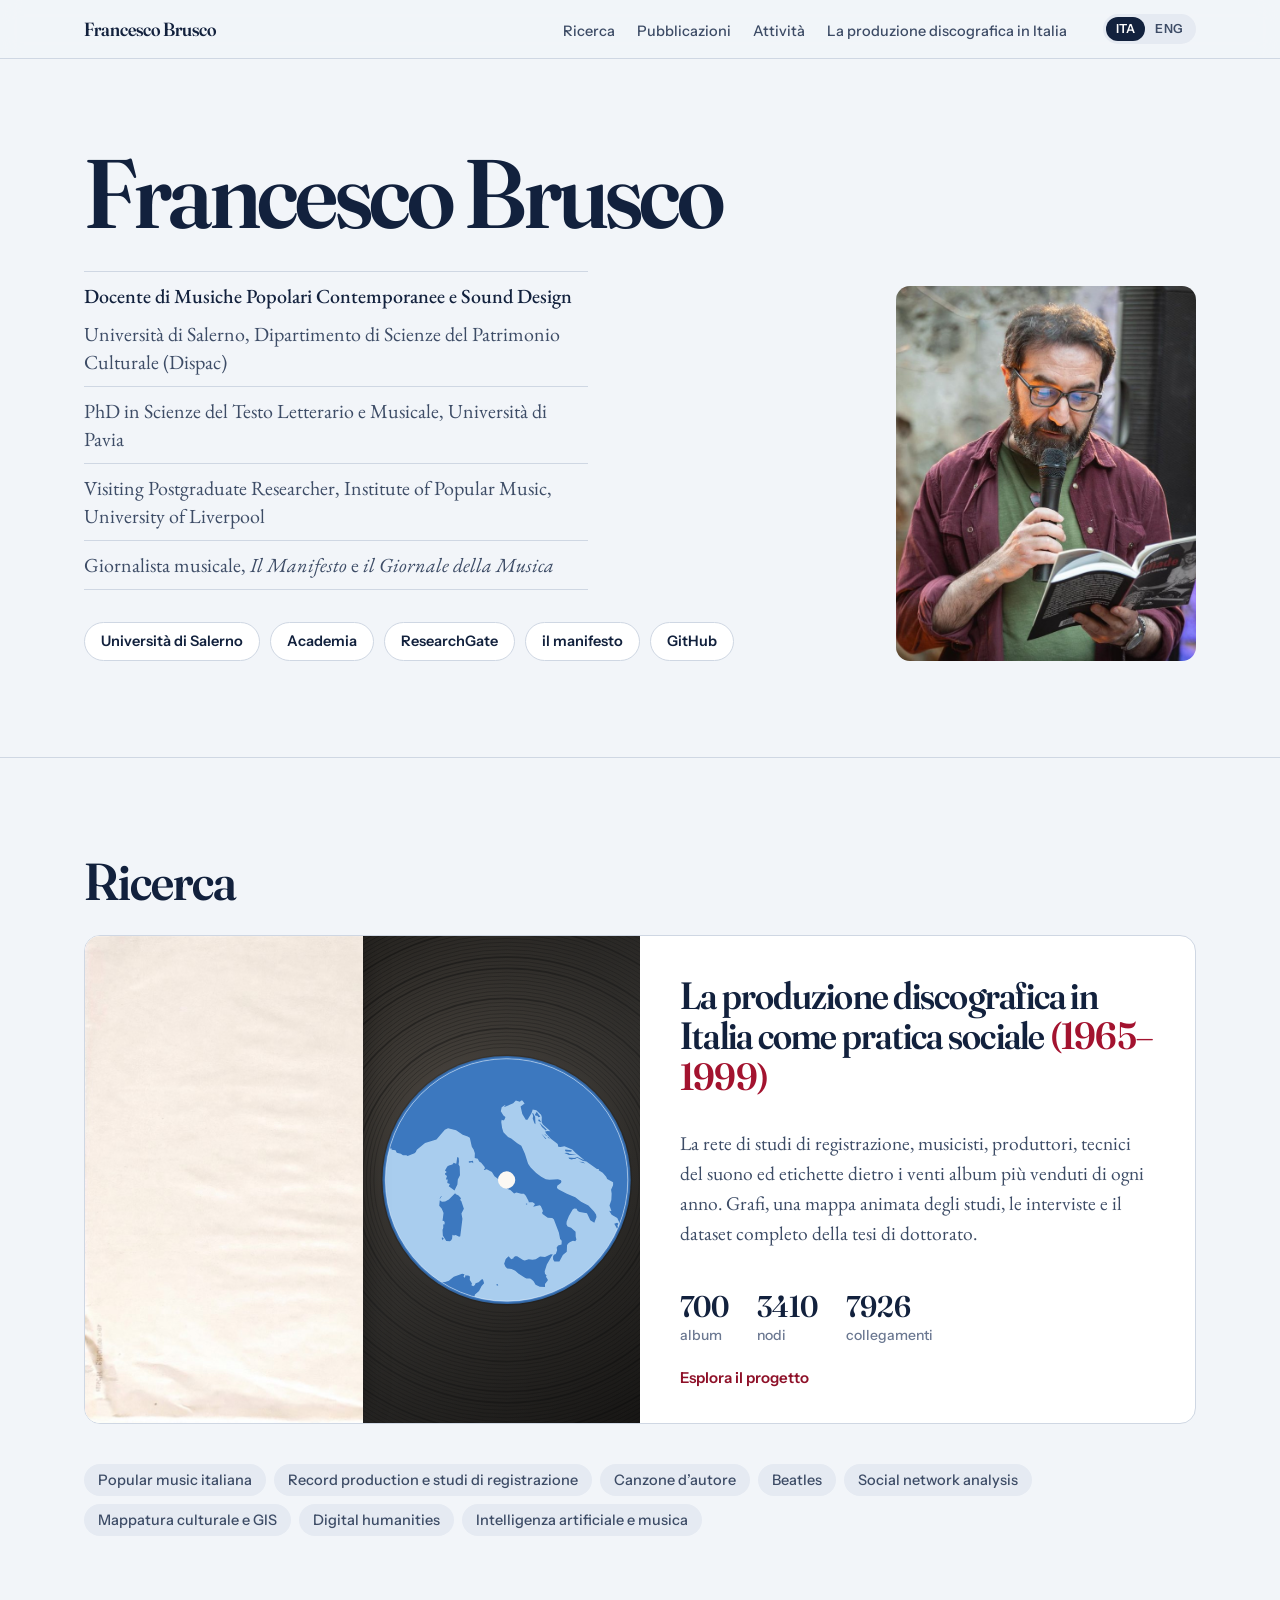
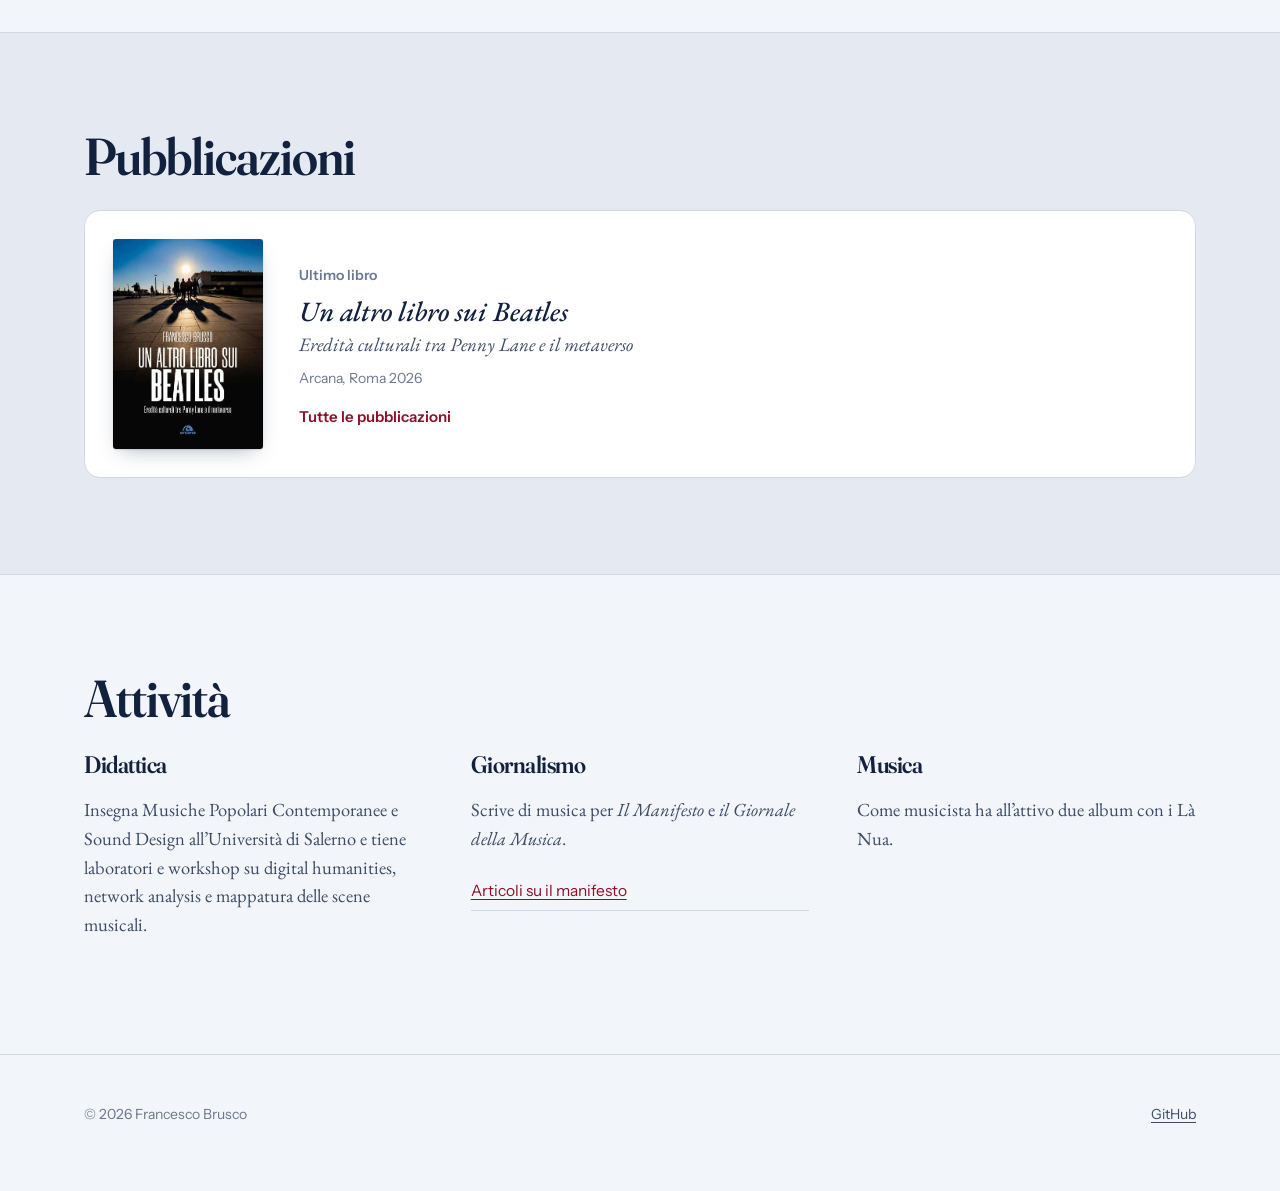
==== commit 512692af: "Sezione Pubblicazioni: monografie, tesi di dottorato, articoli e saggi - Nuove pagine /pubblicazioni" ====
--- a/index.html
+++ b/index.html
@@ -19,7 +19,7 @@
   <a class="brand" href="/">Francesco Brusco</a>
   <ul>
     <li><a href="#ricerca">Ricerca</a></li>
-    <li><a href="/libri/">Libri</a></li>
+    <li><a href="/pubblicazioni/">Pubblicazioni</a></li>
     <li><a href="#attivita">Attività</a></li>
     <li><a href="https://francescobrusco.github.io/produzione_discografica_italiana_1965_1999/">La produzione discografica in Italia</a></li>
   </ul>
@@ -82,14 +82,14 @@
 </div></section>
 
 <section id="libri" class="alt"><div class="wrap">
-  <h2>Libri</h2>
-  <a class="book-teaser" href="/libri/">
+  <h2>Pubblicazioni</h2>
+  <a class="book-teaser" href="/pubblicazioni/">
     <img src="/img/libri/9788892774834.jpg" alt="Copertina di Un altro libro sui Beatles" width="383" height="536">
     <div>
       <span class="lbl">Ultimo libro</span>
       <cite>Un altro libro sui Beatles</cite><span class="subt">Eredità culturali tra Penny Lane e il metaverso</span>
       <small>Arcana, Roma 2026</small>
-      <span class="go">Tutti i libri (6)</span>
+      <span class="go">Tutte le pubblicazioni</span>
     </div>
   </a>
 </div></section>
--- a/assets/style.css
+++ b/assets/style.css
@@ -114,3 +114,14 @@
 header.page p{margin-top:16px;color:var(--ink-2);font-size:21px}
 .back{font:600 14.5px var(--sans);text-decoration:none;color:var(--ink-3)}
 .back:hover{color:var(--accent-d)}
+
+/* pubblicazioni */
+.pubs h2{font-size:clamp(28px,3.4vw,40px);margin-bottom:.6em}
+.pubs .pub-h{margin-top:80px}
+.refs{list-style:none;margin:0;padding:0;border-top:1.5px solid var(--ink);max-width:880px}
+.refs li{padding:18px 0;border-bottom:1px solid var(--rule);font:18.5px/1.5 var(--serif);color:var(--ink-2)}
+.refs .ref-t{color:var(--ink);font-style:italic}
+.refs .ref-t a{color:var(--ink);text-decoration:underline;text-decoration-color:var(--rule);text-underline-offset:4px}
+.refs .ref-t a:hover{color:var(--accent-d);text-decoration-color:var(--accent)}
+.refs .ref-link{display:inline-block;margin-left:6px;font:600 12.5px/1 var(--sans);letter-spacing:.02em;color:var(--accent-d);background:var(--surface);border:1px solid var(--rule);border-radius:999px;padding:5px 9px;text-decoration:none;vertical-align:2px}
+.refs .ref-link:hover{border-color:var(--accent);color:var(--ink)}
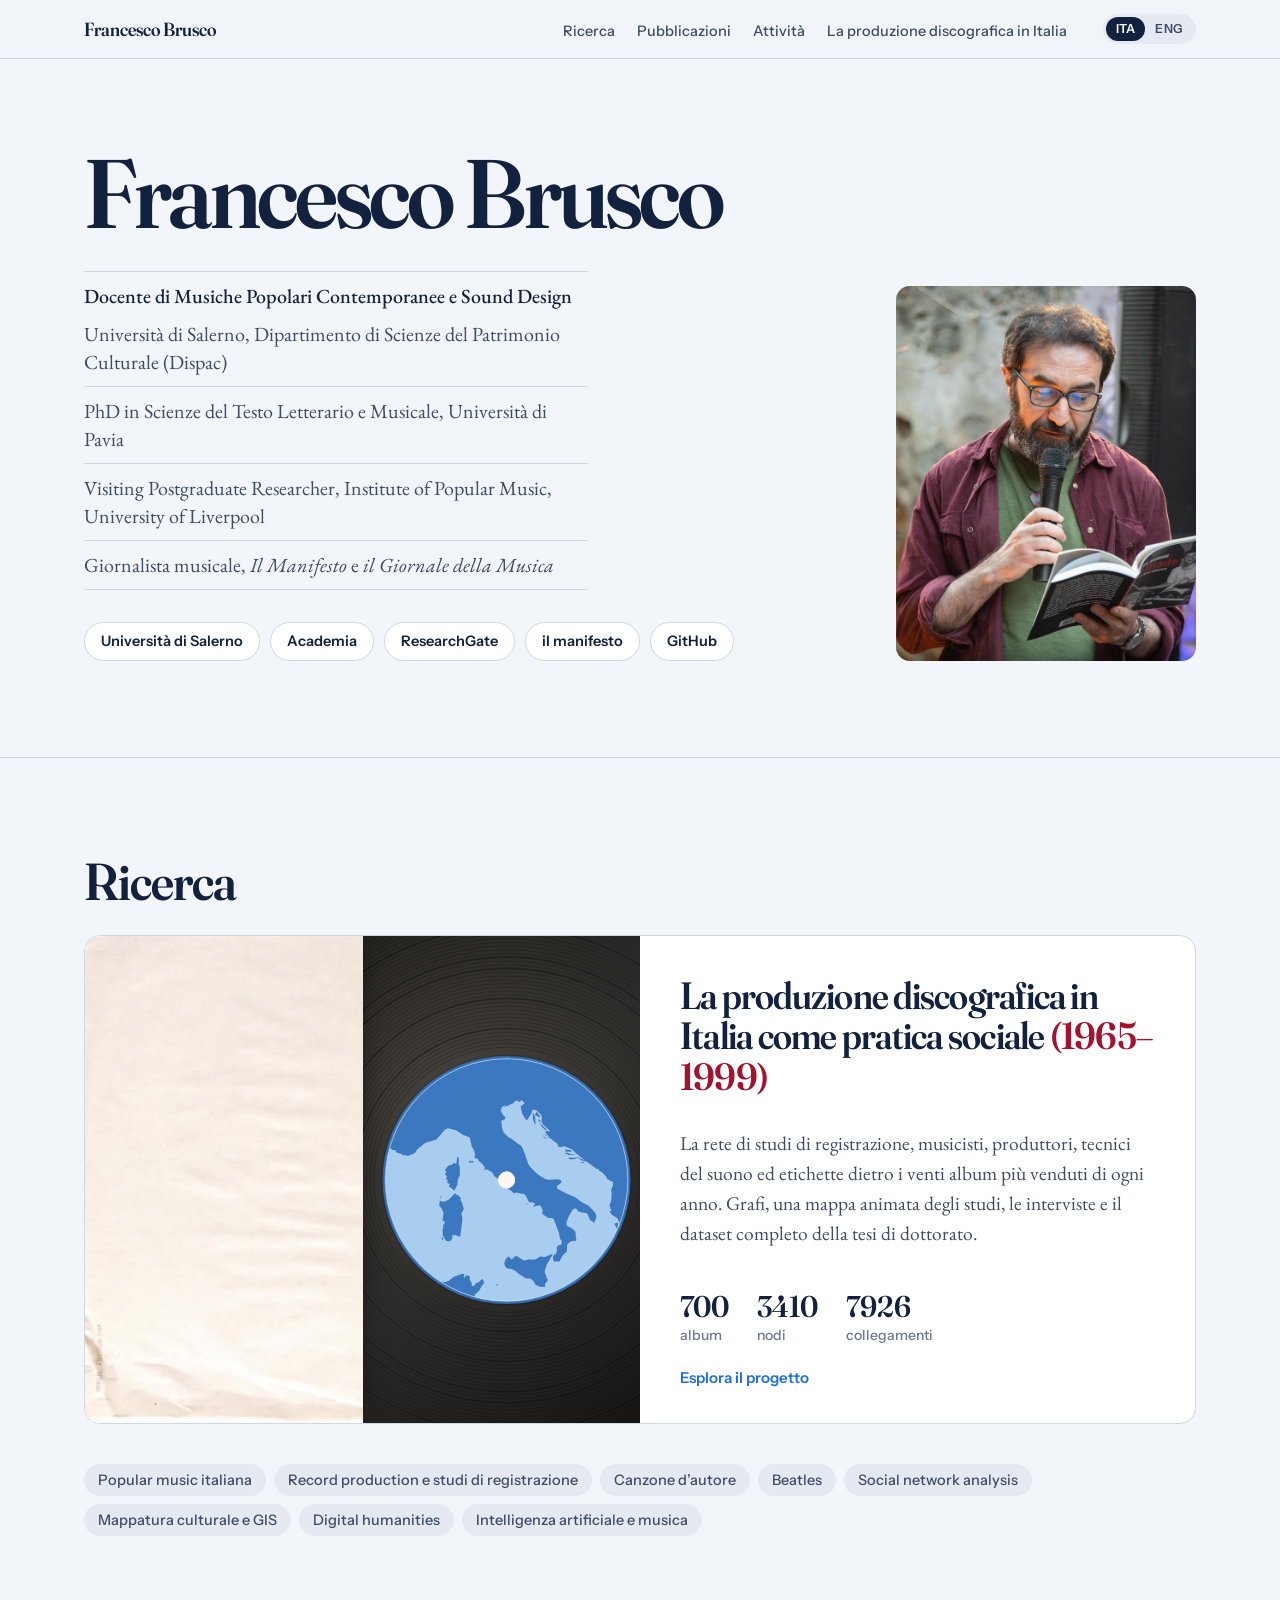
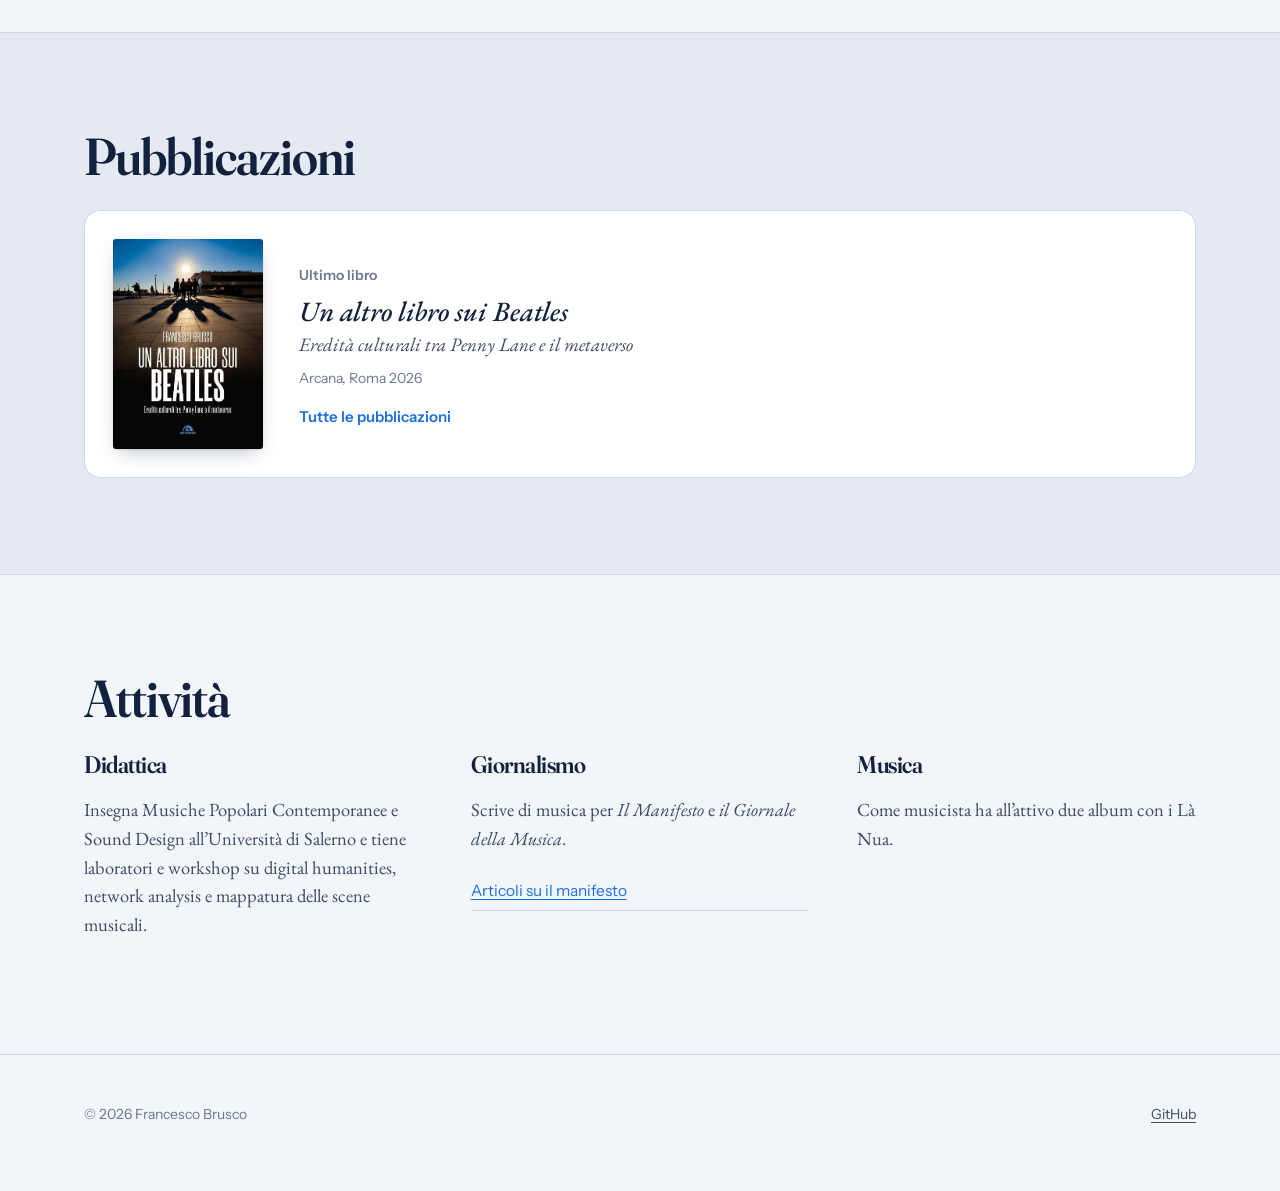
==== commit 3ad1bbf8: "Foglio di stile con versione, per aggiornare subito la cache del browser Co-Authored-By: Claude Opus" ====
--- a/index.html
+++ b/index.html
@@ -12,7 +12,7 @@
 <link rel="preconnect" href="https://fonts.googleapis.com">
 <link rel="preconnect" href="https://fonts.gstatic.com" crossorigin>
 <link href="https://fonts.googleapis.com/css2?family=Fraunces:ital,opsz,wght,SOFT,WONK@0,9..144,400..900,0..100,0..1;1,9..144,400..900,0..100,0..1&family=EB+Garamond:ital,wght@0,400..700;1,400..700&family=Instrument+Sans:ital,wdth,wght@0,75..100,400..700;1,75..100,400..700&display=swap" rel="stylesheet">
-<link rel="stylesheet" href="/assets/style.css">
+<link rel="stylesheet" href="/assets/style.css?v=662418a4">
 </head>
 <body>
 <nav class="top"><div class="wrap">
--- a/assets/style.css
+++ b/assets/style.css
@@ -1,14 +1,15 @@
 :root{
   --paper:#f2f5f9; --paper-2:#e5eaf2; --paper-3:#d8dfea; --surface:#fff;
   --ink:#12213d; --ink-2:#3d4c66; --ink-3:#6b7891; --rule:#cfd7e3;
-  --accent:#a3132f; --accent-d:#8e1028; --accent-l:#f29aa8; --navy:#0e2a52;
+  --accent:#a3132f; --accent-d:#8e1028; --accent-l:#f29aa8; --navy:#0e2a52; --link:#1f6fe0; --link-d:#1553b0;
   --sans:"Instrument Sans",system-ui,sans-serif; --display:"Fraunces",Georgia,serif; --serif:"EB Garamond",Garamond,Georgia,serif;
   --w:1160px; --soft:"opsz" 144,"SOFT" 30,"WONK" 0;
 }
 *{box-sizing:border-box}
 html{scroll-behavior:smooth;scroll-padding-top:72px}
 body{margin:0;background:var(--paper);color:var(--ink);font:19.5px/1.55 var(--serif);-webkit-font-smoothing:antialiased}
-a{color:var(--accent-d);text-underline-offset:3px;text-decoration-thickness:1px}
+a{color:var(--link);text-underline-offset:3px;text-decoration-thickness:1px}
+a:hover{color:var(--link-d)}
 a:hover{color:var(--ink)}
 :focus-visible{outline:2px solid var(--accent);outline-offset:3px}
 .wrap{max-width:var(--w);margin:0 auto;padding:0 24px}
@@ -24,7 +25,7 @@
 nav.top .brand{font:600 19px/1 var(--display);font-variation-settings:var(--soft);color:var(--ink);text-decoration:none;white-space:nowrap}
 nav.top ul{display:flex;gap:22px;list-style:none;margin:0 0 0 auto;padding:0;overflow-x:auto;scrollbar-width:none;min-width:0}
 nav.top ul a{font:500 14.5px/1 var(--sans);color:var(--ink-2);text-decoration:none;white-space:nowrap}
-nav.top ul a:hover{color:var(--accent-d)}
+nav.top ul a:hover{color:var(--link)}
 @media(max-width:700px){nav.top .brand{display:none}nav.top ul{margin:0}}
 
 header.intro{padding:88px 0 96px;border-bottom:1px solid var(--rule)}
@@ -59,7 +60,7 @@
 .feat-body p{color:var(--ink-2)}
 .feat-stats{display:flex;gap:28px;margin:auto 0 0;padding-top:24px;font:500 14px/1.3 var(--sans);color:var(--ink-3)}
 .feat-stats b{display:block;font:600 30px/1 var(--display);font-variation-settings:var(--soft);color:var(--ink);margin-bottom:4px}
-.feat-go{margin-top:24px;font:600 15px var(--sans);color:var(--accent-d)}
+.feat-go{margin-top:24px;font:600 15px var(--sans);color:var(--link)}
 .feature:hover .feat-go{text-decoration:underline}
 @media(max-width:860px){.feature{grid-template-columns:1fr}.feat-art{min-height:300px}}
 .topics{list-style:none;padding:0;margin:40px 0 0;display:flex;flex-wrap:wrap;gap:8px}
@@ -71,8 +72,8 @@
 .books .cover img{display:block;width:100%;height:auto;border-radius:3px;box-shadow:0 1px 2px rgba(15,34,68,.12),0 8px 20px -8px rgba(15,34,68,.35);outline:1px solid rgba(15,34,68,.08);transition:transform .15s}
 .books .cover:hover img{transform:translateY(-2px)}
 .books cite{display:block;font:italic 500 24px/1.2 var(--serif)}
-.books cite a{color:var(--ink);text-decoration:underline;text-decoration-color:var(--rule);text-decoration-thickness:1px;text-underline-offset:4px}
-.books cite a:hover{color:var(--accent-d);text-decoration-color:var(--accent)}
+.books cite a{color:var(--link);text-decoration:underline;text-decoration-color:rgba(31,111,224,.35);text-decoration-thickness:1px;text-underline-offset:4px}
+.books cite a:hover{color:var(--link-d);text-decoration-color:var(--link)}
 .books .subt{display:block;margin-top:4px;font:italic 400 18px/1.35 var(--serif);color:var(--ink-2)}
 .books small{display:block;margin-top:10px;font:14px/1.5 var(--sans);color:var(--ink-3)}
 @media(max-width:860px){.books{grid-template-columns:1fr}}
@@ -94,7 +95,7 @@
 nav.top .lang a,nav.top .lang span{font:600 12.5px/1 var(--sans);letter-spacing:.02em;padding:6px 10px;border-radius:999px;text-decoration:none}
 nav.top .lang span{background:var(--ink);color:#fff}
 nav.top .lang a{color:var(--ink-2)}
-nav.top .lang a:hover{color:var(--accent-d)}
+nav.top .lang a:hover{color:var(--link)}
 
 /* libri in home */
 .book-teaser{display:grid;grid-template-columns:150px 1fr;gap:36px;align-items:center;background:var(--surface);border:1px solid var(--rule);border-radius:16px;padding:28px;text-decoration:none;color:inherit;margin-top:12px}
@@ -104,7 +105,7 @@
 .book-teaser cite{display:block;margin-top:6px;font:italic 500 28px/1.2 var(--serif);color:var(--ink)}
 .book-teaser .subt{display:block;margin-top:4px;font:italic 400 19px/1.35 var(--serif);color:var(--ink-2)}
 .book-teaser small{display:block;margin-top:10px;font:14px/1.5 var(--sans);color:var(--ink-3)}
-.book-teaser .go{display:inline-block;margin-top:18px;font:600 15px var(--sans);color:var(--accent-d)}
+.book-teaser .go{display:inline-block;margin-top:18px;font:600 15px var(--sans);color:var(--link)}
 .book-teaser:hover .go{text-decoration:underline}
 @media(max-width:560px){.book-teaser{grid-template-columns:96px 1fr;gap:18px;padding:20px}.book-teaser cite{font-size:22px}}
 
@@ -113,7 +114,7 @@
 header.page h1{font-size:clamp(44px,6vw,80px);font-weight:600;letter-spacing:-.03em}
 header.page p{margin-top:16px;color:var(--ink-2);font-size:21px}
 .back{font:600 14.5px var(--sans);text-decoration:none;color:var(--ink-3)}
-.back:hover{color:var(--accent-d)}
+.back:hover{color:var(--link)}
 
 /* pubblicazioni */
 .pubs h2{font-size:clamp(28px,3.4vw,40px);margin-bottom:.6em}
@@ -121,7 +122,7 @@
 .refs{list-style:none;margin:0;padding:0;border-top:1.5px solid var(--ink);max-width:880px}
 .refs li{padding:18px 0;border-bottom:1px solid var(--rule);font:18.5px/1.5 var(--serif);color:var(--ink-2)}
 .refs .ref-t{color:var(--ink);font-style:italic}
-.refs .ref-t a{color:var(--ink);text-decoration:underline;text-decoration-color:var(--rule);text-underline-offset:4px}
-.refs .ref-t a:hover{color:var(--accent-d);text-decoration-color:var(--accent)}
-.refs .ref-link{display:inline-block;margin-left:6px;font:600 12.5px/1 var(--sans);letter-spacing:.02em;color:var(--accent-d);background:var(--surface);border:1px solid var(--rule);border-radius:999px;padding:5px 9px;text-decoration:none;vertical-align:2px}
-.refs .ref-link:hover{border-color:var(--accent);color:var(--ink)}
+.refs .ref-t a{color:var(--link);text-decoration:underline;text-decoration-color:rgba(31,111,224,.35);text-underline-offset:4px}
+.refs .ref-t a:hover{color:var(--link-d);text-decoration-color:var(--link)}
+.refs .ref-link{display:inline-block;margin-left:6px;font:600 12.5px/1 var(--sans);letter-spacing:.02em;color:var(--link);background:var(--surface);border:1px solid var(--rule);border-radius:999px;padding:5px 9px;text-decoration:none;vertical-align:2px}
+.refs .ref-link:hover{border-color:var(--link);color:var(--link-d)}
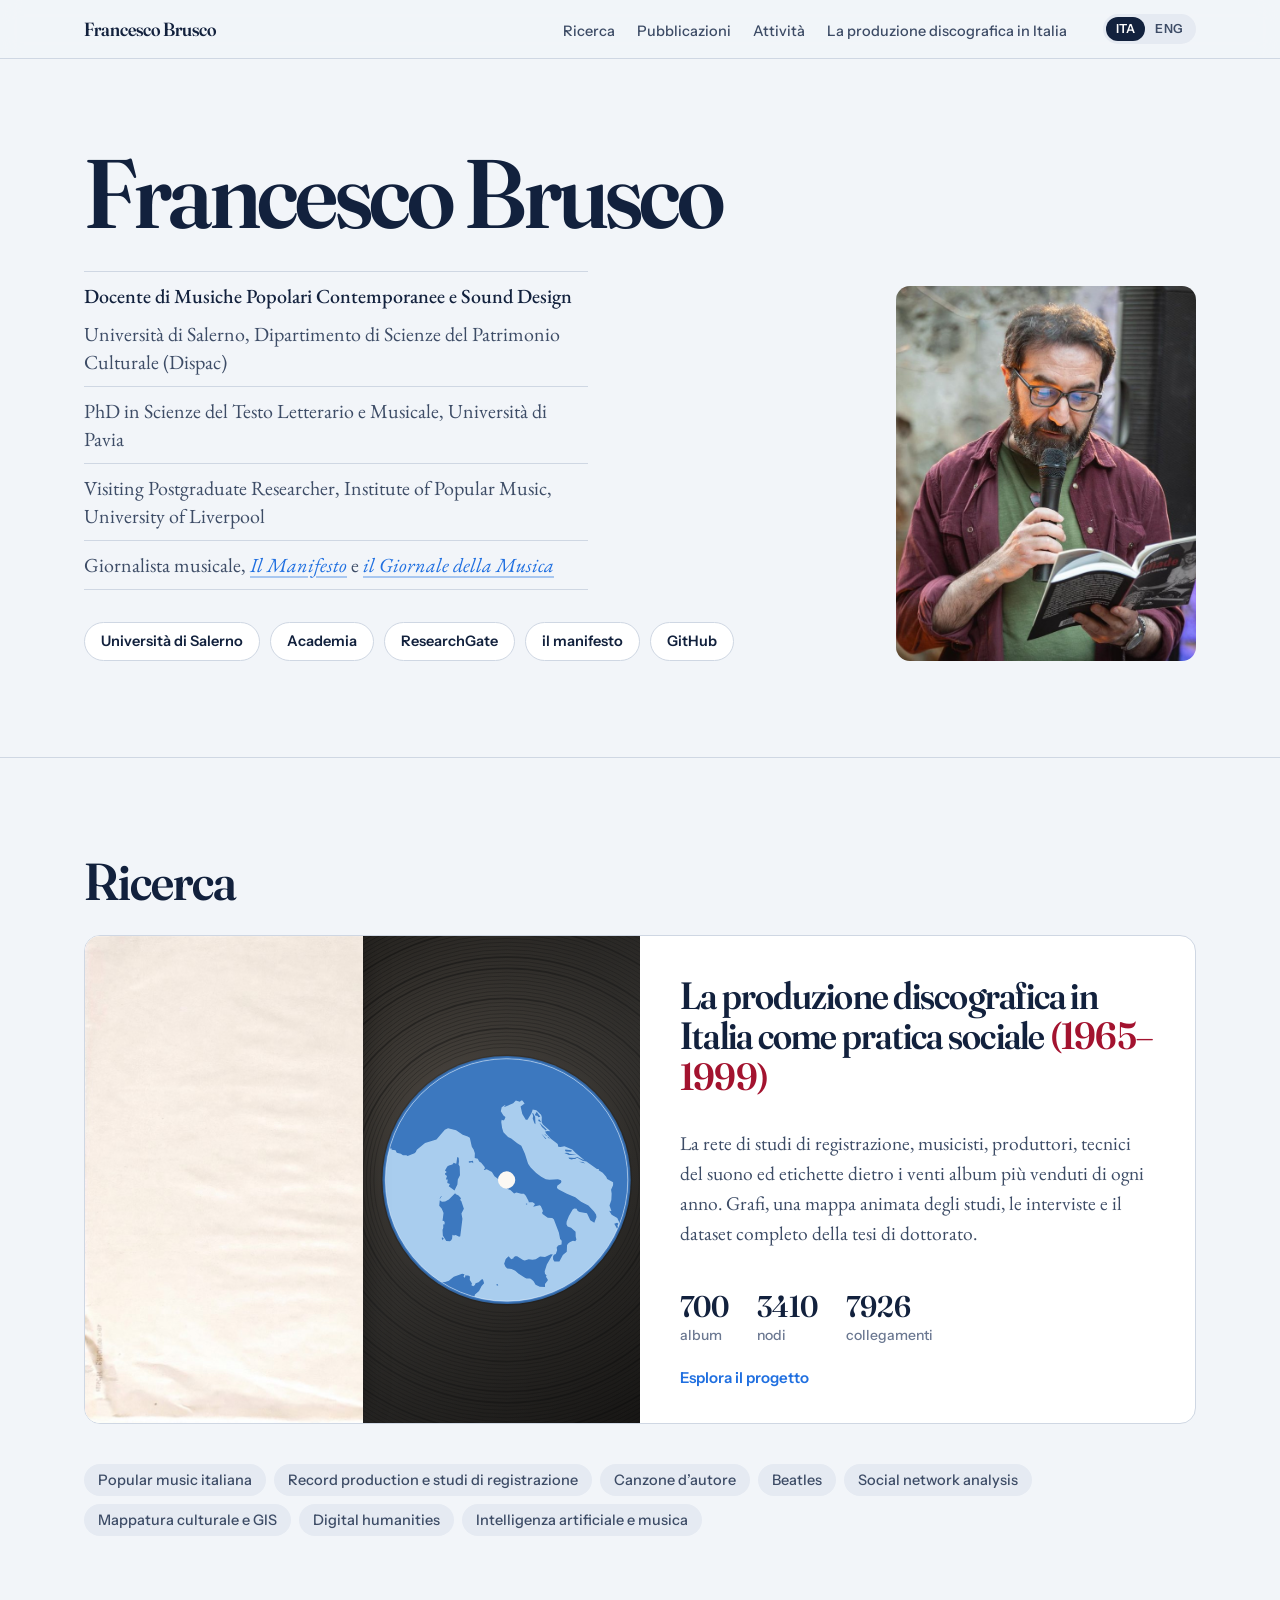
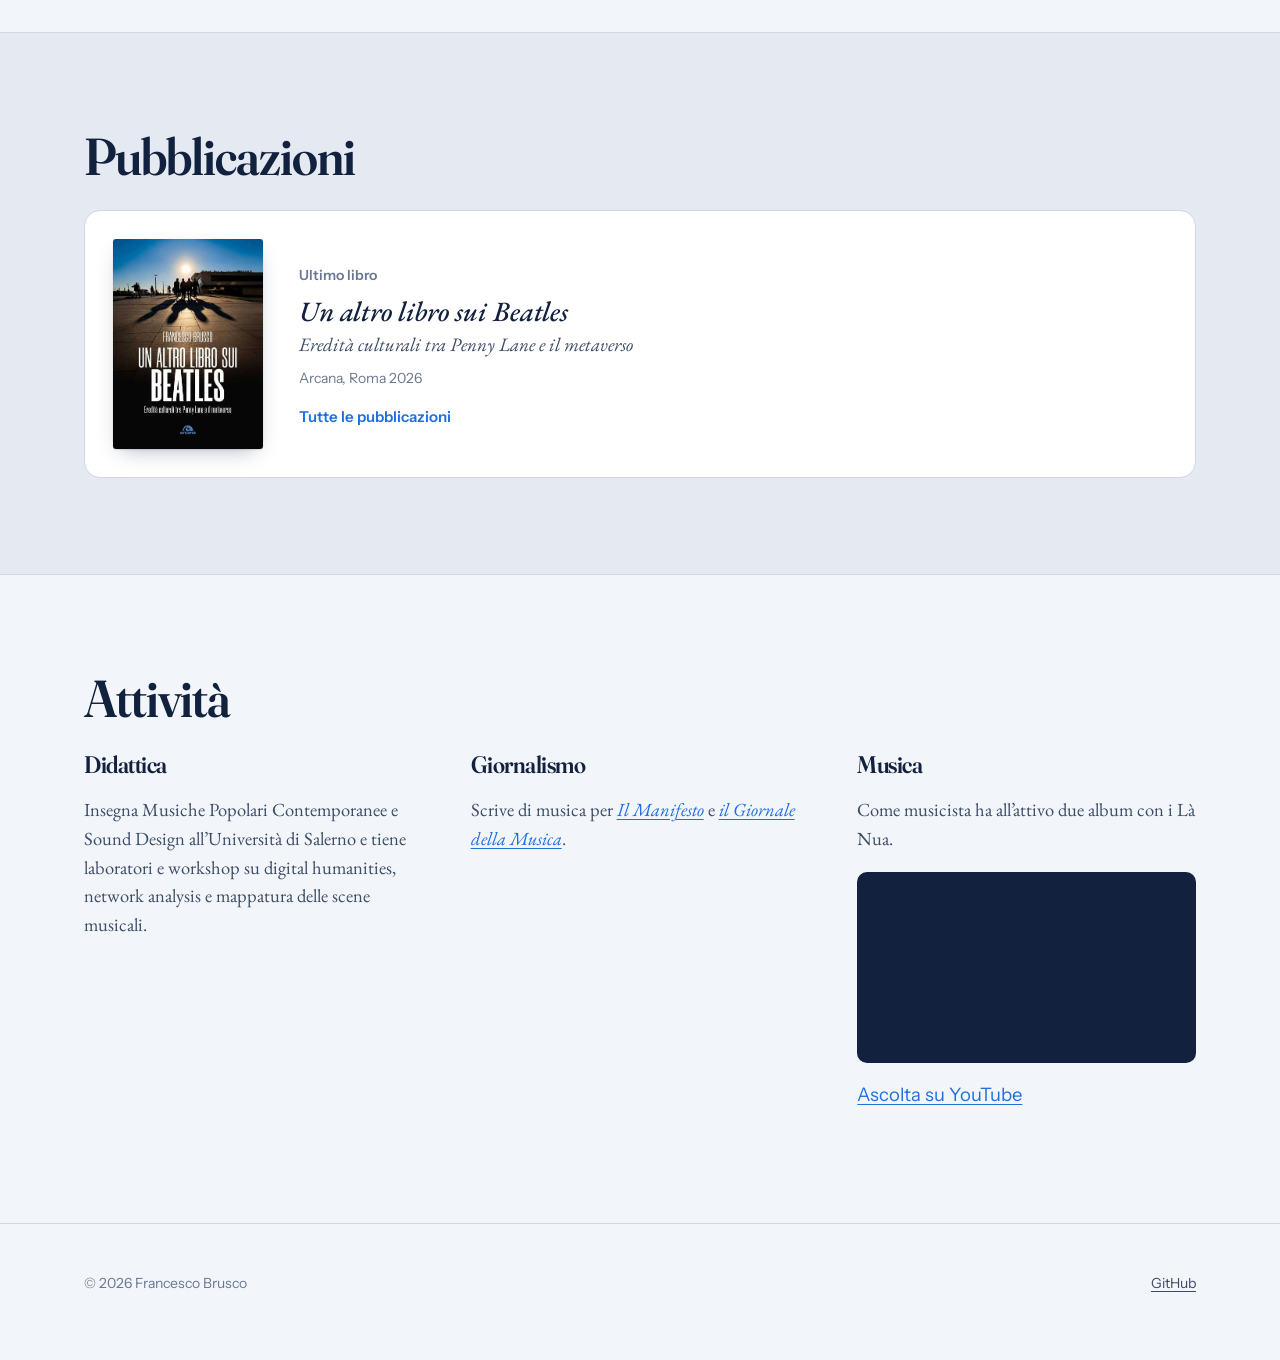
==== commit 2b418de0: "Musica con playlist YouTube, link a il manifesto e al Giornale della Musica Co-Authored-By: Claude O" ====
--- a/index.html
+++ b/index.html
@@ -4,7 +4,7 @@
 <meta charset="utf-8">
 <meta name="viewport" content="width=device-width, initial-scale=1">
 <title>Francesco Brusco</title>
-<meta name="description" content="Francesco Brusco insegna Musiche Popolari Contemporanee e Sound Design all’Università di Salerno. Ricerca, libri, giornalismo musicale e musica.">
+<meta name="description" content="Francesco Brusco insegna Musiche Popolari Contemporanee e Sound Design all’Università di Salerno. Ricerca, pubblicazioni, giornalismo musicale e musica.">
 <meta property="og:title" content="Francesco Brusco">
 <meta property="og:image" content="https://francescobrusco.github.io/img/francesco-brusco.jpg">
 <link rel="alternate" hreflang="it" href="https://francescobrusco.github.io/">
@@ -12,7 +12,7 @@
 <link rel="preconnect" href="https://fonts.googleapis.com">
 <link rel="preconnect" href="https://fonts.gstatic.com" crossorigin>
 <link href="https://fonts.googleapis.com/css2?family=Fraunces:ital,opsz,wght,SOFT,WONK@0,9..144,400..900,0..100,0..1;1,9..144,400..900,0..100,0..1&family=EB+Garamond:ital,wght@0,400..700;1,400..700&family=Instrument+Sans:ital,wdth,wght@0,75..100,400..700;1,75..100,400..700&display=swap" rel="stylesheet">
-<link rel="stylesheet" href="/assets/style.css?v=662418a4">
+<link rel="stylesheet" href="/assets/style.css?v=be7fe6f3">
 </head>
 <body>
 <nav class="top"><div class="wrap">
@@ -34,7 +34,7 @@
       <li>Università di Salerno, Dipartimento di Scienze del Patrimonio Culturale (Dispac)</li>
       <li>PhD in Scienze del Testo Letterario e Musicale, Università di Pavia</li>
       <li>Visiting Postgraduate Researcher, Institute of Popular Music, University of Liverpool</li>
-      <li>Giornalista musicale, <i>Il Manifesto</i> e <i>il Giornale della Musica</i></li>
+      <li>Giornalista musicale, <a href="https://ilmanifesto.it/autori/francesco-brusco" target="_blank" rel="noopener"><i>Il Manifesto</i></a> e <a href="https://www.giornaledellamusica.it/autori/francesco-brusco" target="_blank" rel="noopener"><i>il Giornale della Musica</i></a></li>
     </ul>
     <ul class="profiles">
       <li><a href="https://docenti.unisa.it/023922/home" target="_blank" rel="noopener">Università di Salerno</a></li>
@@ -103,11 +103,11 @@
     </div>
     <div>
       <h3>Giornalismo</h3>
-      <p>Scrive di musica per <i>Il Manifesto</i> e <i>il Giornale della Musica</i>.</p><ul><li><a href="https://ilmanifesto.it/autori/francesco-brusco" target="_blank" rel="noopener">Articoli su il manifesto</a></li></ul>
+      <p>Scrive di musica per <a href="https://ilmanifesto.it/autori/francesco-brusco" target="_blank" rel="noopener"><i>Il Manifesto</i></a> e <a href="https://www.giornaledellamusica.it/autori/francesco-brusco" target="_blank" rel="noopener"><i>il Giornale della Musica</i></a>.</p>
     </div>
     <div>
       <h3>Musica</h3>
-      <p>Come musicista ha all’attivo due album con i Là Nua.</p>
+      <p>Come musicista ha all’attivo due album con i Là Nua.</p><div class="video"><iframe src="https://www.youtube-nocookie.com/embed/videoseries?list=PLqCXCm6tE6YL58EQrrPAzSMrbRnN-S2Dd" title="Là Nua su YouTube" loading="lazy" allow="accelerometer; clipboard-write; encrypted-media; gyroscope; picture-in-picture; web-share" referrerpolicy="strict-origin-when-cross-origin" allowfullscreen></iframe></div><p class="note"><a href="https://youtube.com/playlist?list=PLqCXCm6tE6YL58EQrrPAzSMrbRnN-S2Dd" target="_blank" rel="noopener">Ascolta su YouTube</a></p>
     </div>
   </div>
 </div></section>
--- a/assets/style.css
+++ b/assets/style.css
@@ -126,3 +126,9 @@
 .refs .ref-t a:hover{color:var(--link-d);text-decoration-color:var(--link)}
 .refs .ref-link{display:inline-block;margin-left:6px;font:600 12.5px/1 var(--sans);letter-spacing:.02em;color:var(--link);background:var(--surface);border:1px solid var(--rule);border-radius:999px;padding:5px 9px;text-decoration:none;vertical-align:2px}
 .refs .ref-link:hover{border-color:var(--link);color:var(--link-d)}
+
+/* video */
+.video{position:relative;aspect-ratio:16/9;margin-top:16px;border-radius:10px;overflow:hidden;background:var(--ink)}
+.video iframe{position:absolute;inset:0;width:100%;height:100%;border:0}
+.cv li a{color:var(--link);text-decoration:underline;text-decoration-color:rgba(31,111,224,.35);text-underline-offset:4px}
+.cv li a:hover{color:var(--link-d)}
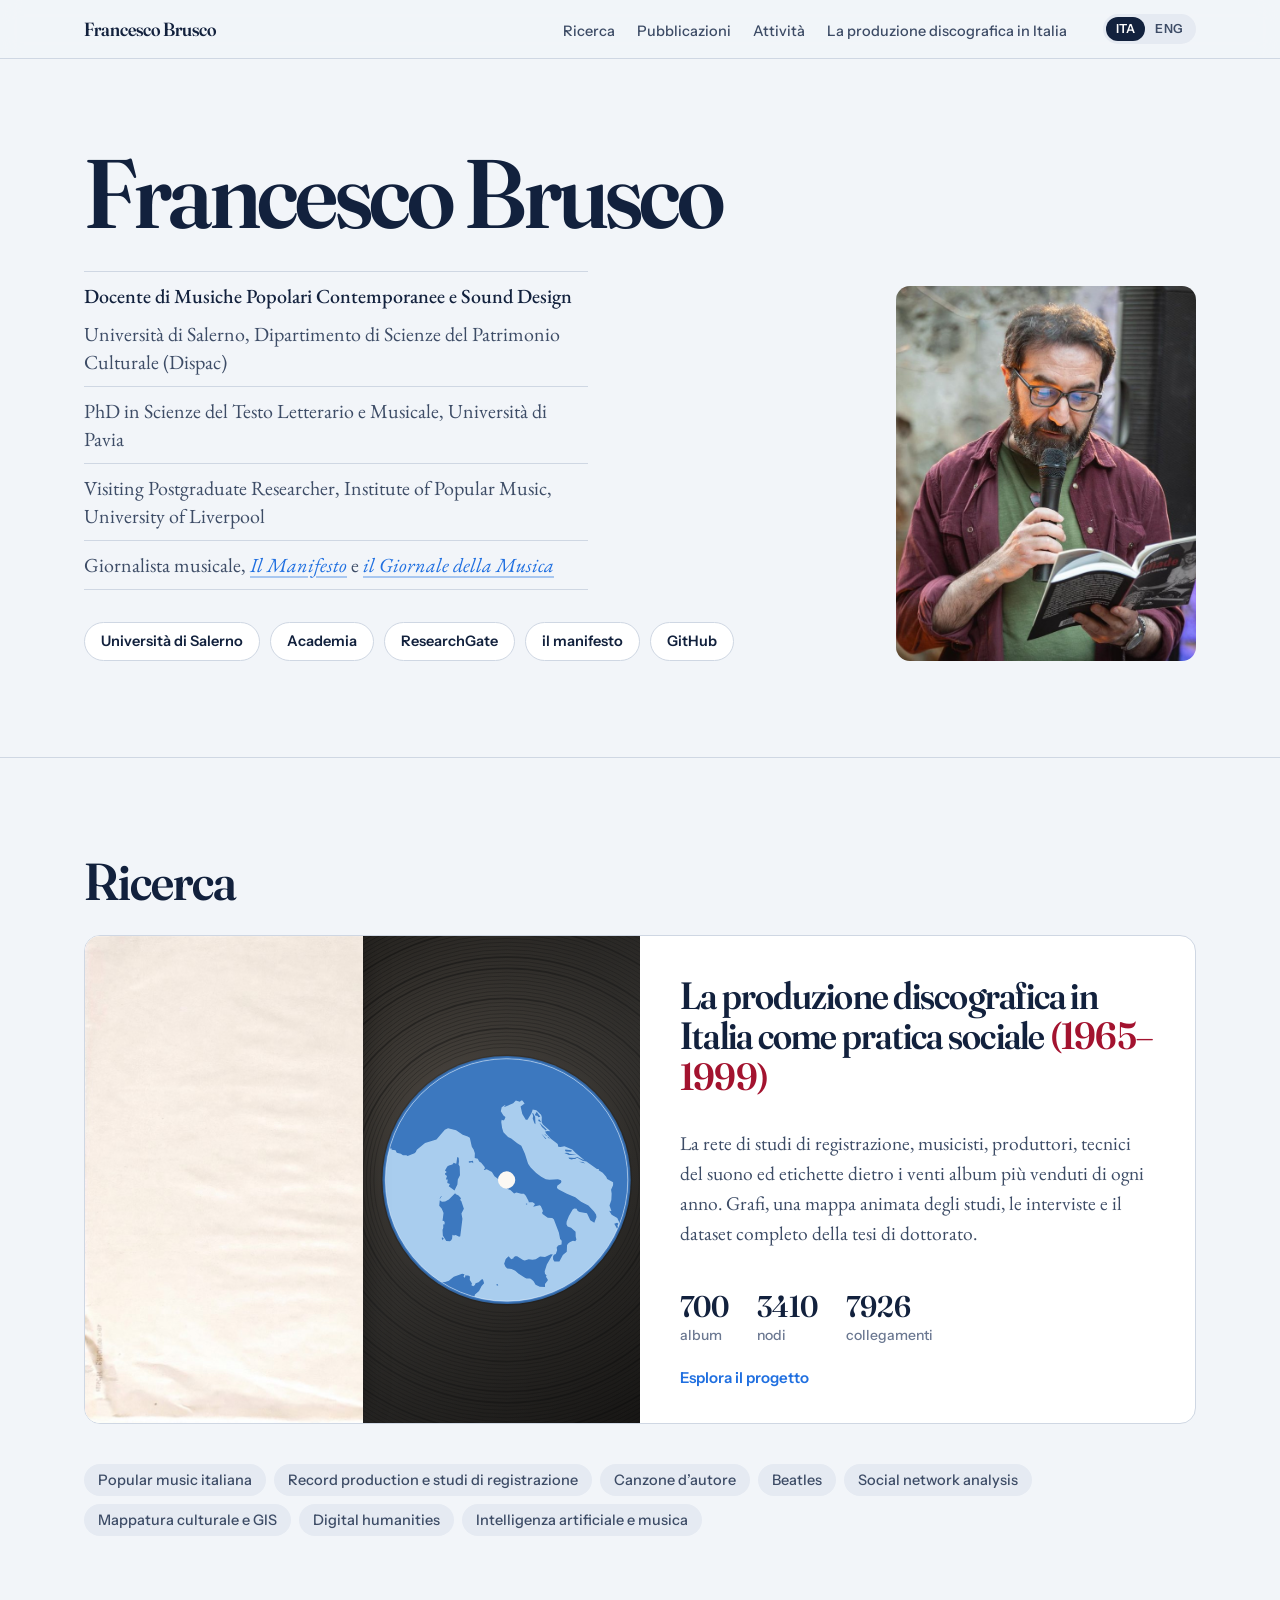
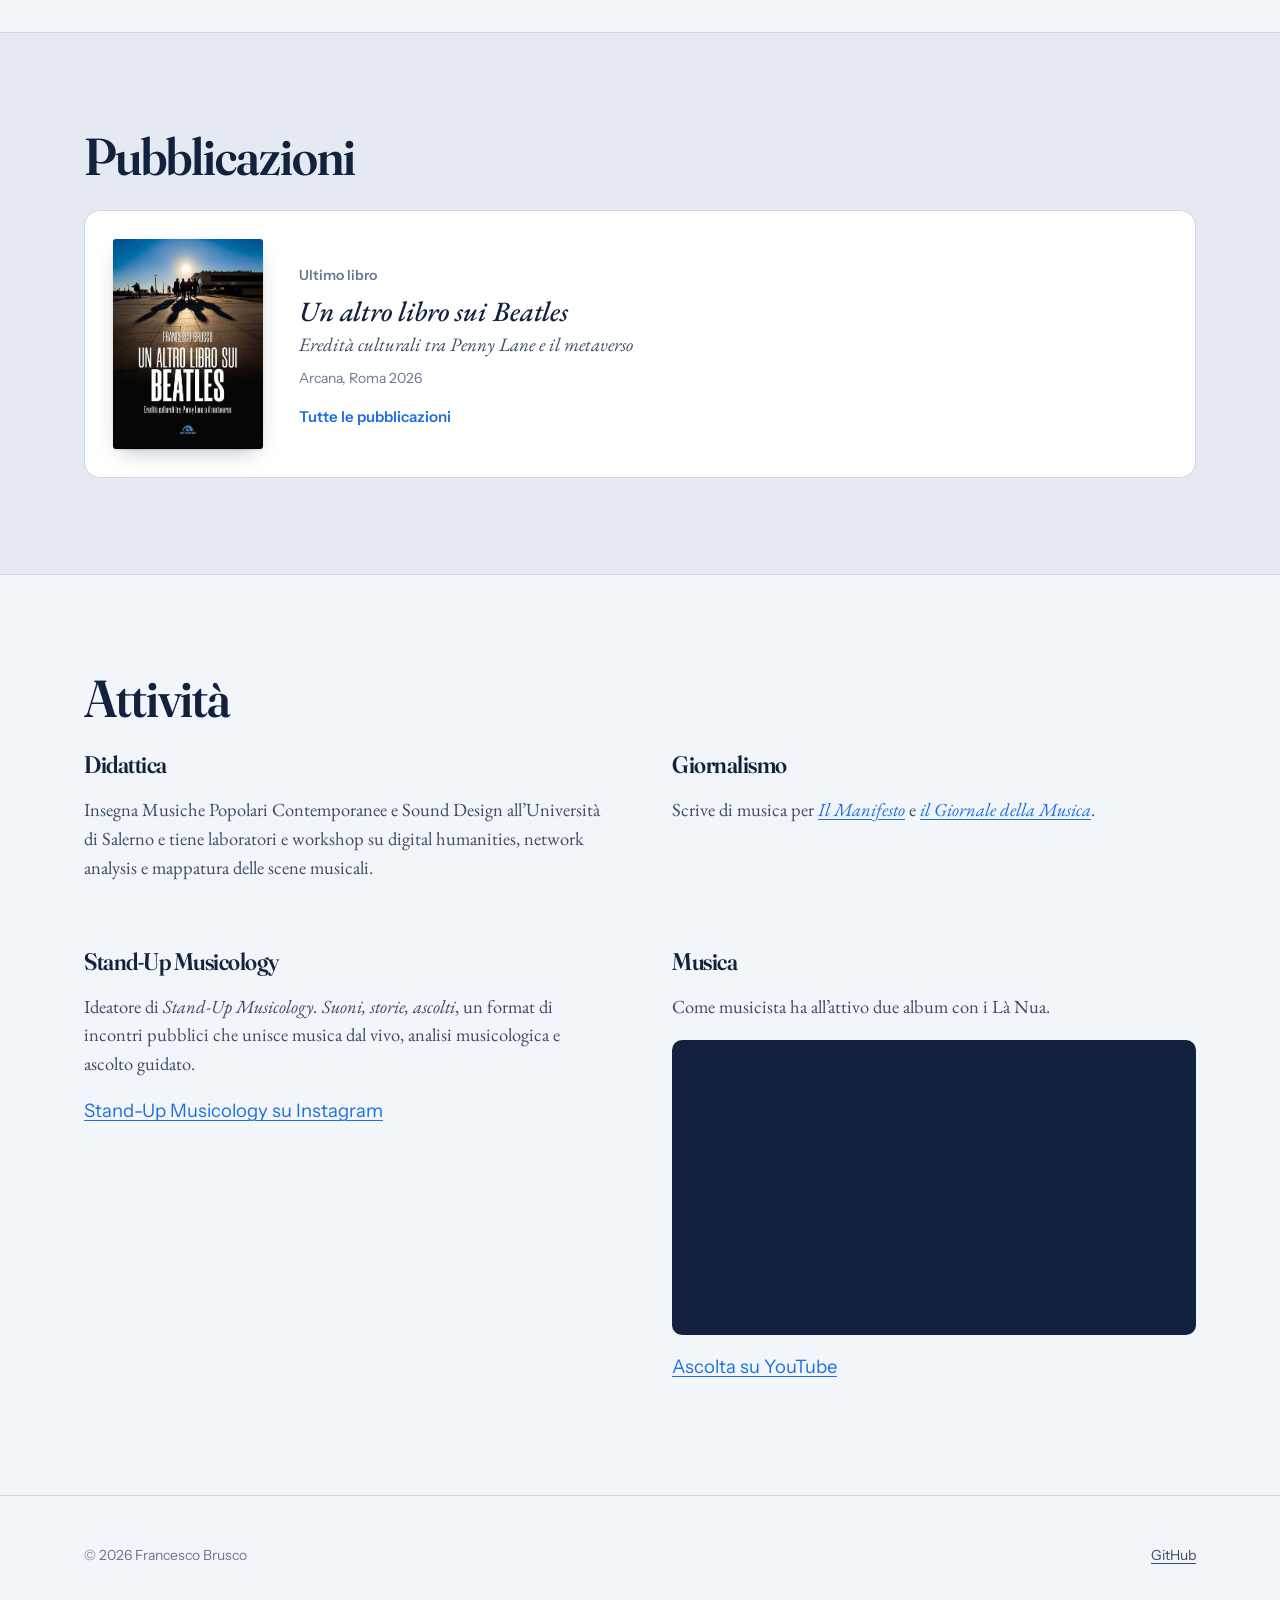
==== commit bc9176f6: "Attività: Stand-Up Musicology con link Instagram, griglia 2x2 Co-Authored-By: Claude Opus 5.5 <norep" ====
--- a/index.html
+++ b/index.html
@@ -12,7 +12,7 @@
 <link rel="preconnect" href="https://fonts.googleapis.com">
 <link rel="preconnect" href="https://fonts.gstatic.com" crossorigin>
 <link href="https://fonts.googleapis.com/css2?family=Fraunces:ital,opsz,wght,SOFT,WONK@0,9..144,400..900,0..100,0..1;1,9..144,400..900,0..100,0..1&family=EB+Garamond:ital,wght@0,400..700;1,400..700&family=Instrument+Sans:ital,wdth,wght@0,75..100,400..700;1,75..100,400..700&display=swap" rel="stylesheet">
-<link rel="stylesheet" href="/assets/style.css?v=be7fe6f3">
+<link rel="stylesheet" href="/assets/style.css?v=45ca0097">
 </head>
 <body>
 <nav class="top"><div class="wrap">
@@ -106,6 +106,10 @@
       <p>Scrive di musica per <a href="https://ilmanifesto.it/autori/francesco-brusco" target="_blank" rel="noopener"><i>Il Manifesto</i></a> e <a href="https://www.giornaledellamusica.it/autori/francesco-brusco" target="_blank" rel="noopener"><i>il Giornale della Musica</i></a>.</p>
     </div>
     <div>
+      <h3>Stand-Up Musicology</h3>
+      <p>Ideatore di <i>Stand-Up Musicology. Suoni, storie, ascolti</i>, un format di incontri pubblici che unisce musica dal vivo, analisi musicologica e ascolto guidato.</p><p class="note"><a href="https://www.instagram.com/stand_up_musicology/" target="_blank" rel="noopener">Stand-Up Musicology su Instagram</a></p>
+    </div>
+    <div>
       <h3>Musica</h3>
       <p>Come musicista ha all’attivo due album con i Là Nua.</p><div class="video"><iframe src="https://www.youtube-nocookie.com/embed/videoseries?list=PLqCXCm6tE6YL58EQrrPAzSMrbRnN-S2Dd" title="Là Nua su YouTube" loading="lazy" allow="accelerometer; clipboard-write; encrypted-media; gyroscope; picture-in-picture; web-share" referrerpolicy="strict-origin-when-cross-origin" allowfullscreen></iframe></div><p class="note"><a href="https://youtube.com/playlist?list=PLqCXCm6tE6YL58EQrrPAzSMrbRnN-S2Dd" target="_blank" rel="noopener">Ascolta su YouTube</a></p>
     </div>
--- a/assets/style.css
+++ b/assets/style.css
@@ -79,7 +79,7 @@
 @media(max-width:860px){.books{grid-template-columns:1fr}}
 @media(max-width:480px){.books li{grid-template-columns:84px 1fr;gap:16px}}
 
-.cols{display:grid;grid-template-columns:repeat(3,1fr);gap:48px}
+.cols{display:grid;grid-template-columns:repeat(2,1fr);gap:48px 64px}
 .cols h3{margin-bottom:12px}
 .cols p{font-size:18.5px;color:var(--ink-2)}
 .cols ul{list-style:none;padding:0;margin:12px 0 0}
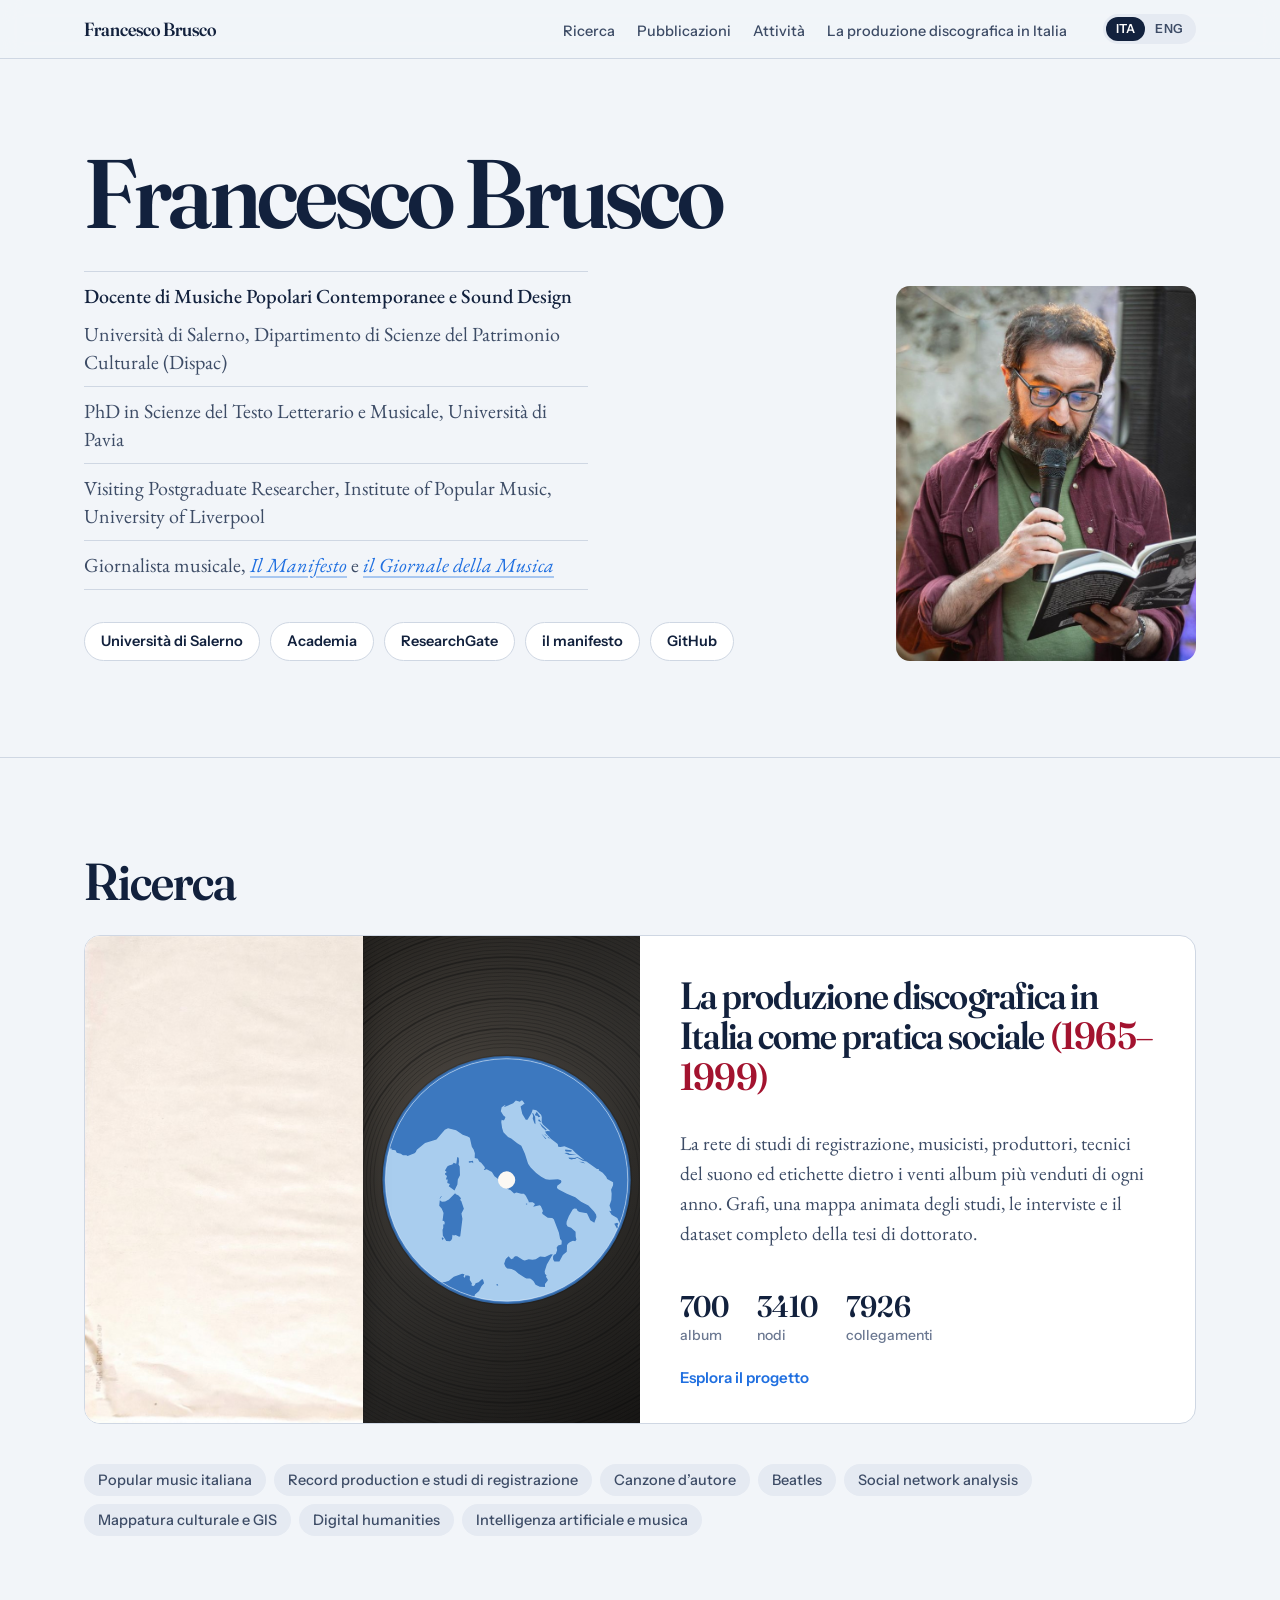
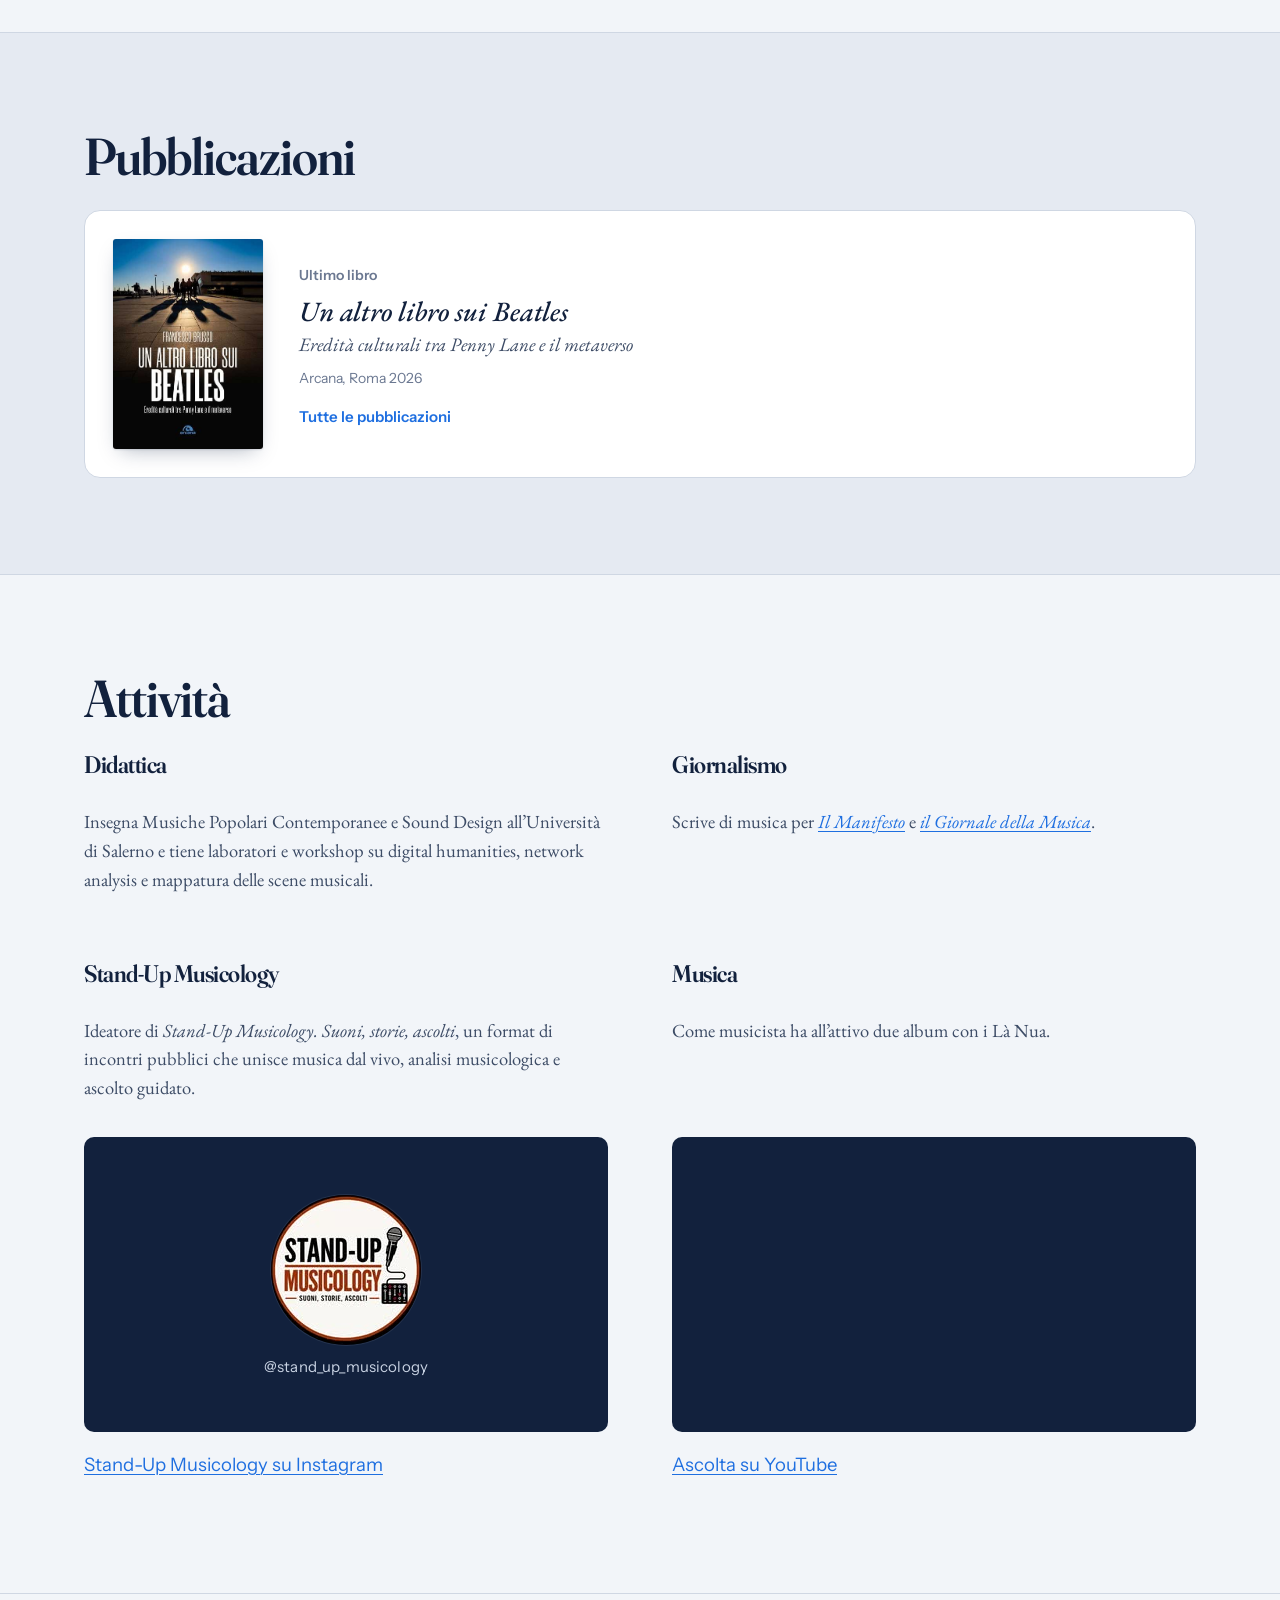
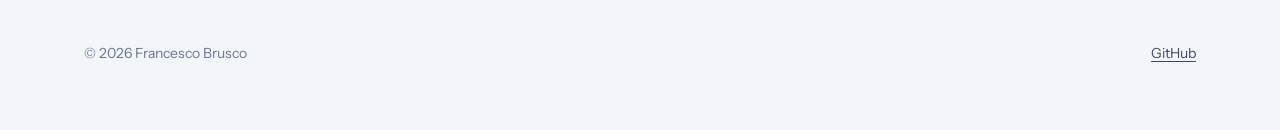
==== commit 6dea0584: "Stand-Up Musicology: riquadro con logo Instagram allineato al video Co-Authored-By: Claude Opus 5.5 " ====
--- a/index.html
+++ b/index.html
@@ -12,7 +12,7 @@
 <link rel="preconnect" href="https://fonts.googleapis.com">
 <link rel="preconnect" href="https://fonts.gstatic.com" crossorigin>
 <link href="https://fonts.googleapis.com/css2?family=Fraunces:ital,opsz,wght,SOFT,WONK@0,9..144,400..900,0..100,0..1;1,9..144,400..900,0..100,0..1&family=EB+Garamond:ital,wght@0,400..700;1,400..700&family=Instrument+Sans:ital,wdth,wght@0,75..100,400..700;1,75..100,400..700&display=swap" rel="stylesheet">
-<link rel="stylesheet" href="/assets/style.css?v=45ca0097">
+<link rel="stylesheet" href="/assets/style.css?v=b044eb3f">
 </head>
 <body>
 <nav class="top"><div class="wrap">
@@ -107,11 +107,11 @@
     </div>
     <div>
       <h3>Stand-Up Musicology</h3>
-      <p>Ideatore di <i>Stand-Up Musicology. Suoni, storie, ascolti</i>, un format di incontri pubblici che unisce musica dal vivo, analisi musicologica e ascolto guidato.</p><p class="note"><a href="https://www.instagram.com/stand_up_musicology/" target="_blank" rel="noopener">Stand-Up Musicology su Instagram</a></p>
+      <p>Ideatore di <i>Stand-Up Musicology. Suoni, storie, ascolti</i>, un format di incontri pubblici che unisce musica dal vivo, analisi musicologica e ascolto guidato.</p><div class="media"><a class="ig" href="https://www.instagram.com/stand_up_musicology/" target="_blank" rel="noopener"><img src="/img/stand-up-musicology.jpg" alt="Logo di Stand-Up Musicology" width="150" height="150" loading="lazy"><span>@stand_up_musicology</span></a><p class="note"><a href="https://www.instagram.com/stand_up_musicology/" target="_blank" rel="noopener">Stand-Up Musicology su Instagram</a></p></div>
     </div>
     <div>
       <h3>Musica</h3>
-      <p>Come musicista ha all’attivo due album con i Là Nua.</p><div class="video"><iframe src="https://www.youtube-nocookie.com/embed/videoseries?list=PLqCXCm6tE6YL58EQrrPAzSMrbRnN-S2Dd" title="Là Nua su YouTube" loading="lazy" allow="accelerometer; clipboard-write; encrypted-media; gyroscope; picture-in-picture; web-share" referrerpolicy="strict-origin-when-cross-origin" allowfullscreen></iframe></div><p class="note"><a href="https://youtube.com/playlist?list=PLqCXCm6tE6YL58EQrrPAzSMrbRnN-S2Dd" target="_blank" rel="noopener">Ascolta su YouTube</a></p>
+      <p>Come musicista ha all’attivo due album con i Là Nua.</p><div class="media"><div class="video"><iframe src="https://www.youtube-nocookie.com/embed/videoseries?list=PLqCXCm6tE6YL58EQrrPAzSMrbRnN-S2Dd" title="Là Nua su YouTube" loading="lazy" allow="accelerometer; clipboard-write; encrypted-media; gyroscope; picture-in-picture; web-share" referrerpolicy="strict-origin-when-cross-origin" allowfullscreen></iframe></div><p class="note"><a href="https://youtube.com/playlist?list=PLqCXCm6tE6YL58EQrrPAzSMrbRnN-S2Dd" target="_blank" rel="noopener">Ascolta su YouTube</a></p></div>
     </div>
   </div>
 </div></section>
--- a/assets/style.css
+++ b/assets/style.css
@@ -132,3 +132,13 @@
 .video iframe{position:absolute;inset:0;width:100%;height:100%;border:0}
 .cv li a{color:var(--link);text-decoration:underline;text-decoration-color:rgba(31,111,224,.35);text-underline-offset:4px}
 .cv li a:hover{color:var(--link-d)}
+/* attività: media allineati in basso */
+.cols>div{display:flex;flex-direction:column}
+.cols .media{margin-top:auto;padding-top:16px}
+.cols .media .video{margin-top:0}
+.ig{aspect-ratio:16/9;border-radius:10px;background:var(--ink);display:flex;flex-direction:column;align-items:center;justify-content:center;gap:14px;text-decoration:none;color:#c9d3e3;font:15px/1 var(--sans);letter-spacing:.01em;transition:background .2s}
+.ig img{width:150px;height:150px;border-radius:50%;display:block;box-shadow:0 0 0 1px rgba(255,255,255,.08)}
+.ig:hover{background:var(--navy)}
+.ig:hover span{color:#fff}
+@media(max-width:900px){.cols .media{margin-top:0}}
+@media(max-width:520px){.ig img{width:112px;height:112px}.ig{gap:10px;font-size:14px}}
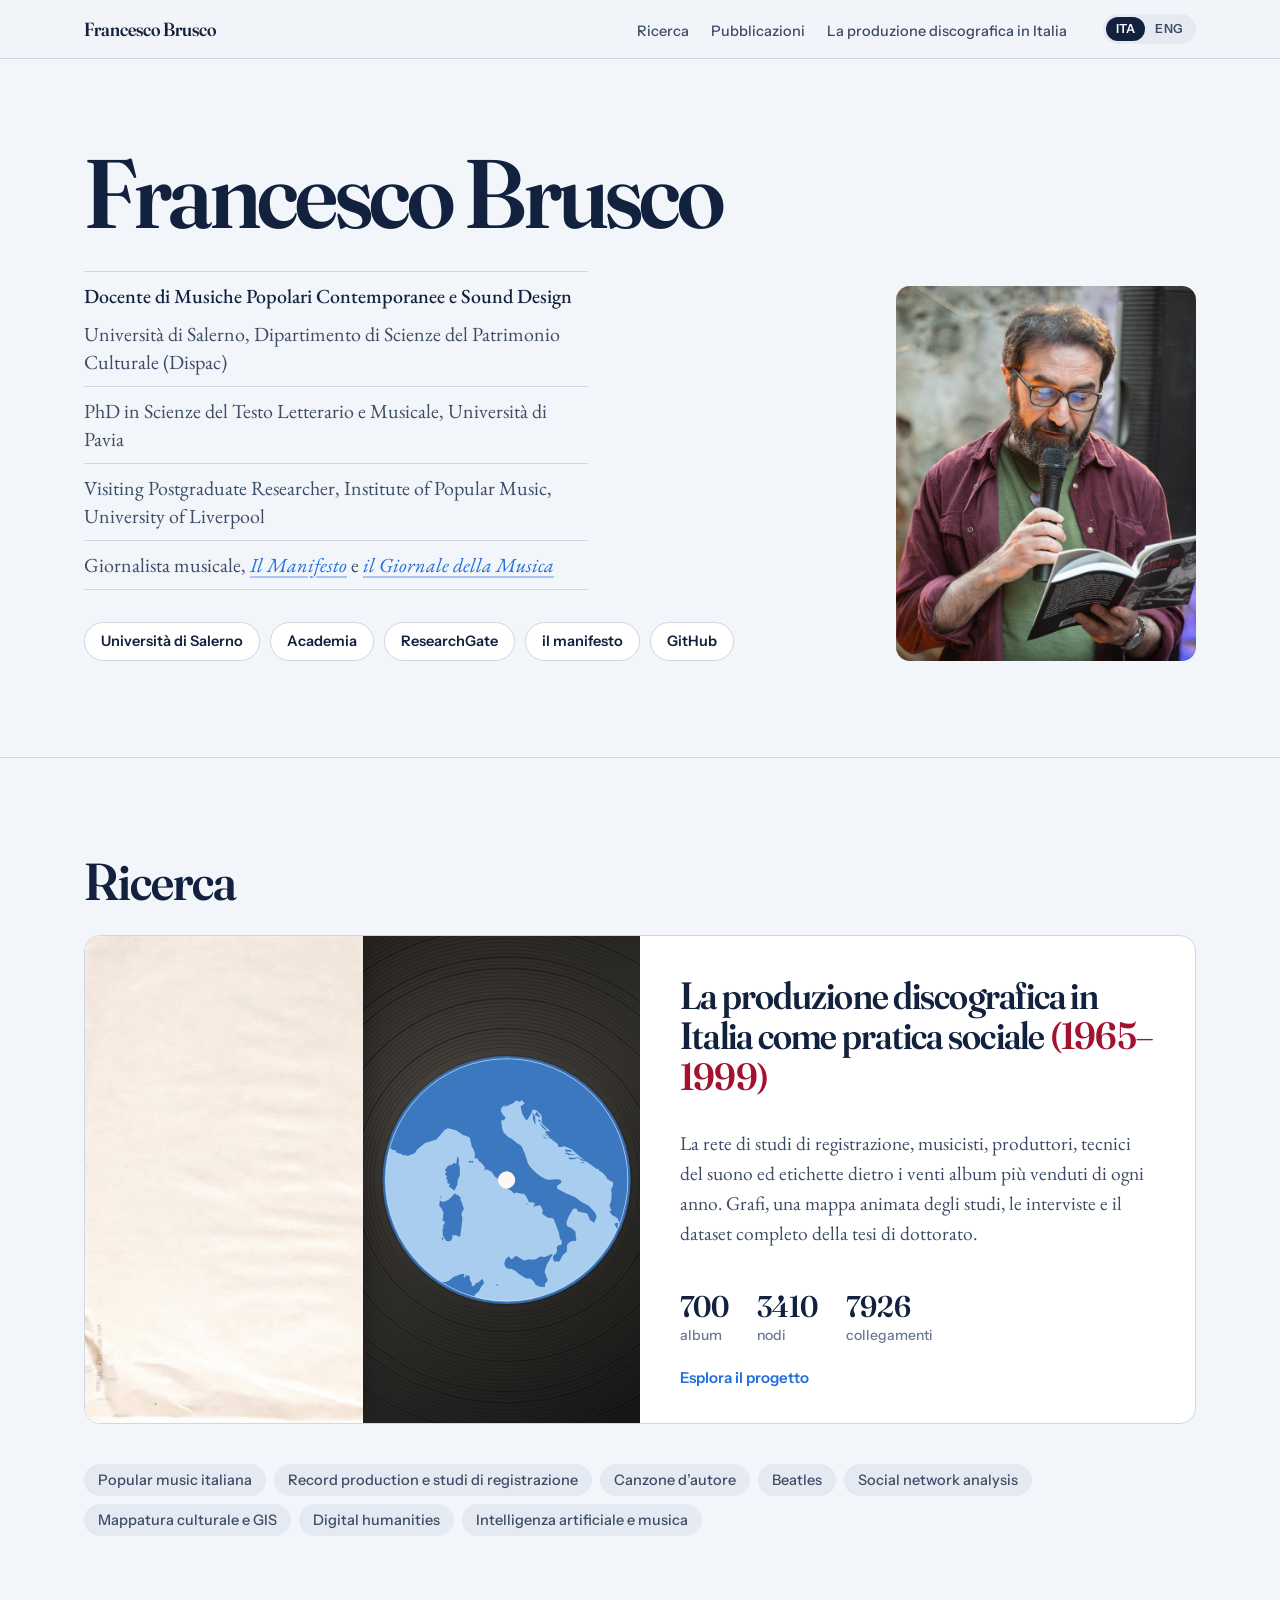
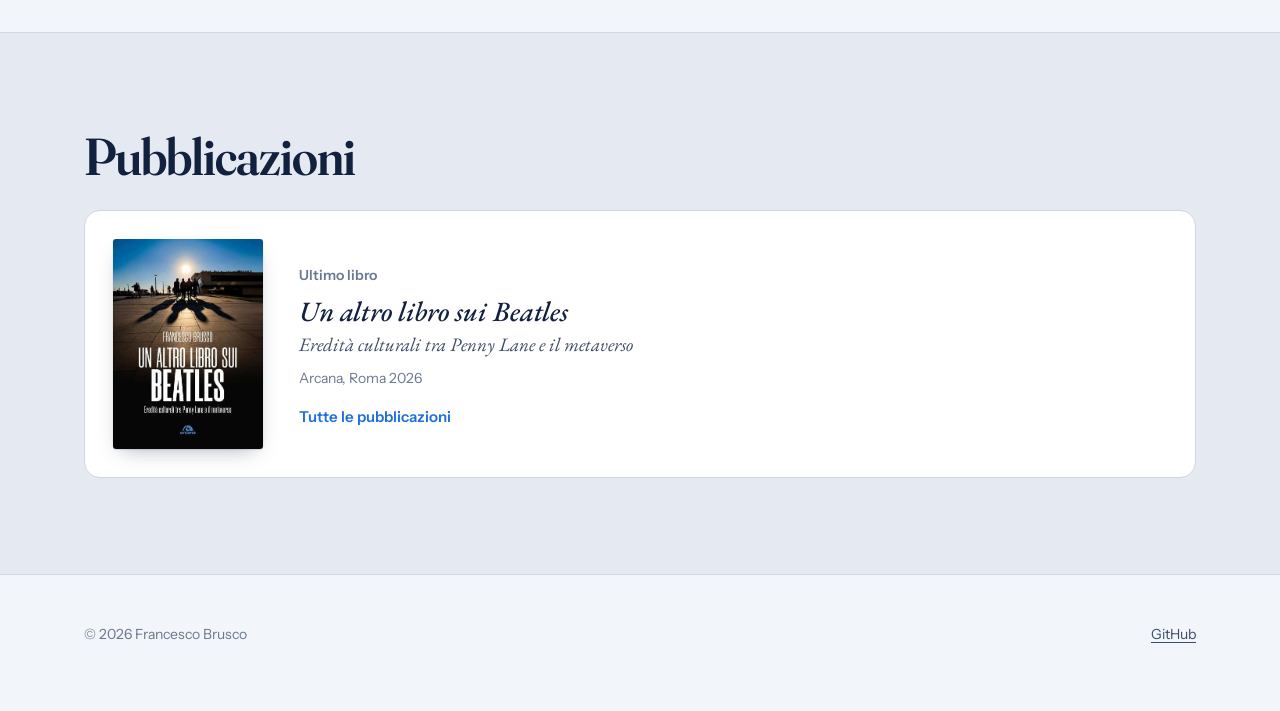
==== commit d3eba7fc: "Nascosta la sezione Attività (ripristinabile con MOSTRA_ATTIVITA) Co-Authored-By: Claude Opus 5.5 <n" ====
--- a/index.html
+++ b/index.html
@@ -4,7 +4,7 @@
 <meta charset="utf-8">
 <meta name="viewport" content="width=device-width, initial-scale=1">
 <title>Francesco Brusco</title>
-<meta name="description" content="Francesco Brusco insegna Musiche Popolari Contemporanee e Sound Design all’Università di Salerno. Ricerca, pubblicazioni, giornalismo musicale e musica.">
+<meta name="description" content="Francesco Brusco insegna Musiche Popolari Contemporanee e Sound Design all’Università di Salerno. Ricerca, pubblicazioni e giornalismo musicale.">
 <meta property="og:title" content="Francesco Brusco">
 <meta property="og:image" content="https://francescobrusco.github.io/img/francesco-brusco.jpg">
 <link rel="alternate" hreflang="it" href="https://francescobrusco.github.io/">
@@ -20,7 +20,6 @@
   <ul>
     <li><a href="#ricerca">Ricerca</a></li>
     <li><a href="/pubblicazioni/">Pubblicazioni</a></li>
-    <li><a href="#attivita">Attività</a></li>
     <li><a href="https://francescobrusco.github.io/produzione_discografica_italiana_1965_1999/">La produzione discografica in Italia</a></li>
   </ul>
   <div class="lang"><span aria-current="true" title="Italiano">ITA</span><a href="/en/" hreflang="en" lang="en" title="English">ENG</a></div>
@@ -94,28 +93,6 @@
   </a>
 </div></section>
 
-<section id="attivita"><div class="wrap">
-  <h2>Attività</h2>
-  <div class="cols">
-    <div>
-      <h3>Didattica</h3>
-      <p>Insegna Musiche Popolari Contemporanee e Sound Design all’Università di Salerno e tiene laboratori e workshop su digital humanities, network analysis e mappatura delle scene musicali.</p>
-    </div>
-    <div>
-      <h3>Giornalismo</h3>
-      <p>Scrive di musica per <a href="https://ilmanifesto.it/autori/francesco-brusco" target="_blank" rel="noopener"><i>Il Manifesto</i></a> e <a href="https://www.giornaledellamusica.it/autori/francesco-brusco" target="_blank" rel="noopener"><i>il Giornale della Musica</i></a>.</p>
-    </div>
-    <div>
-      <h3>Stand-Up Musicology</h3>
-      <p>Ideatore di <i>Stand-Up Musicology. Suoni, storie, ascolti</i>, un format di incontri pubblici che unisce musica dal vivo, analisi musicologica e ascolto guidato.</p><div class="media"><a class="ig" href="https://www.instagram.com/stand_up_musicology/" target="_blank" rel="noopener"><img src="/img/stand-up-musicology.jpg" alt="Logo di Stand-Up Musicology" width="150" height="150" loading="lazy"><span>@stand_up_musicology</span></a><p class="note"><a href="https://www.instagram.com/stand_up_musicology/" target="_blank" rel="noopener">Stand-Up Musicology su Instagram</a></p></div>
-    </div>
-    <div>
-      <h3>Musica</h3>
-      <p>Come musicista ha all’attivo due album con i Là Nua.</p><div class="media"><div class="video"><iframe src="https://www.youtube-nocookie.com/embed/videoseries?list=PLqCXCm6tE6YL58EQrrPAzSMrbRnN-S2Dd" title="Là Nua su YouTube" loading="lazy" allow="accelerometer; clipboard-write; encrypted-media; gyroscope; picture-in-picture; web-share" referrerpolicy="strict-origin-when-cross-origin" allowfullscreen></iframe></div><p class="note"><a href="https://youtube.com/playlist?list=PLqCXCm6tE6YL58EQrrPAzSMrbRnN-S2Dd" target="_blank" rel="noopener">Ascolta su YouTube</a></p></div>
-    </div>
-  </div>
-</div></section>
-
 <footer><div class="wrap">
   <span>© 2026 Francesco Brusco</span>
   <span><a href="https://github.com/francescobrusco">GitHub</a></span>
